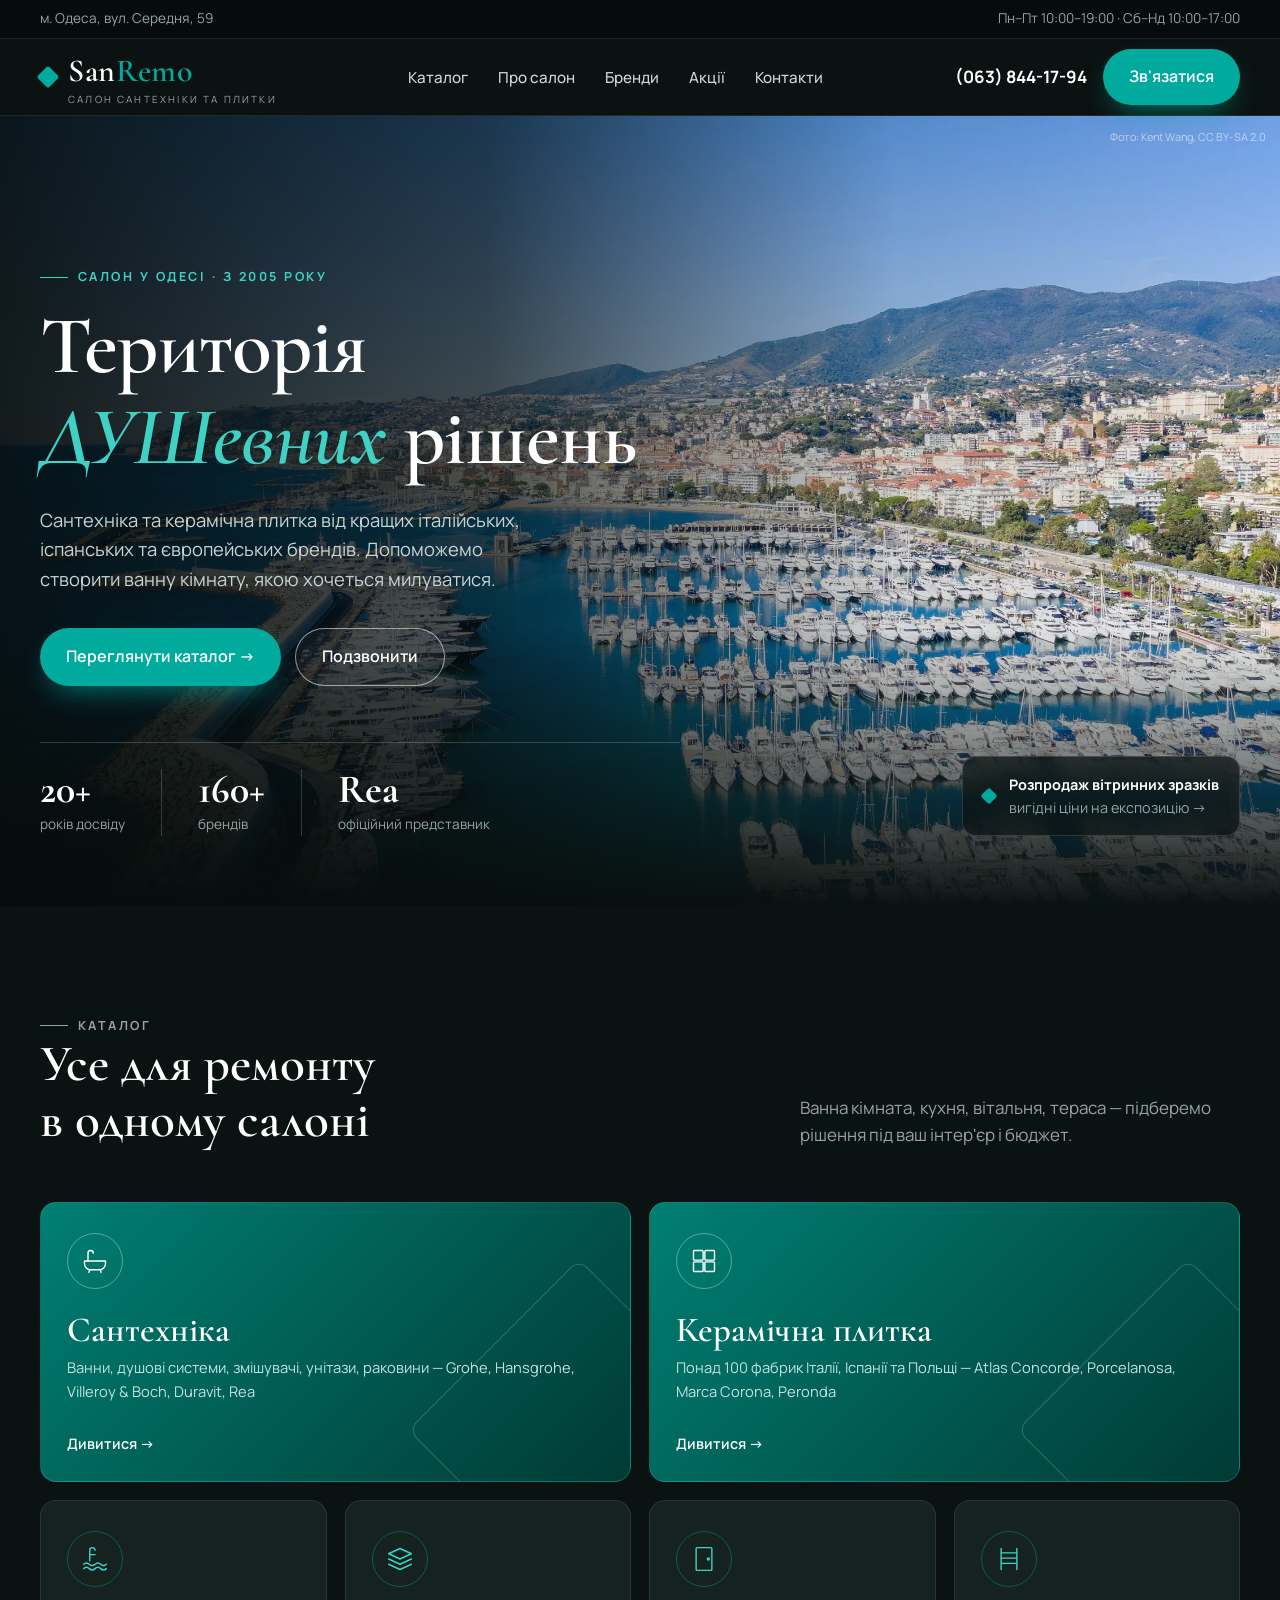
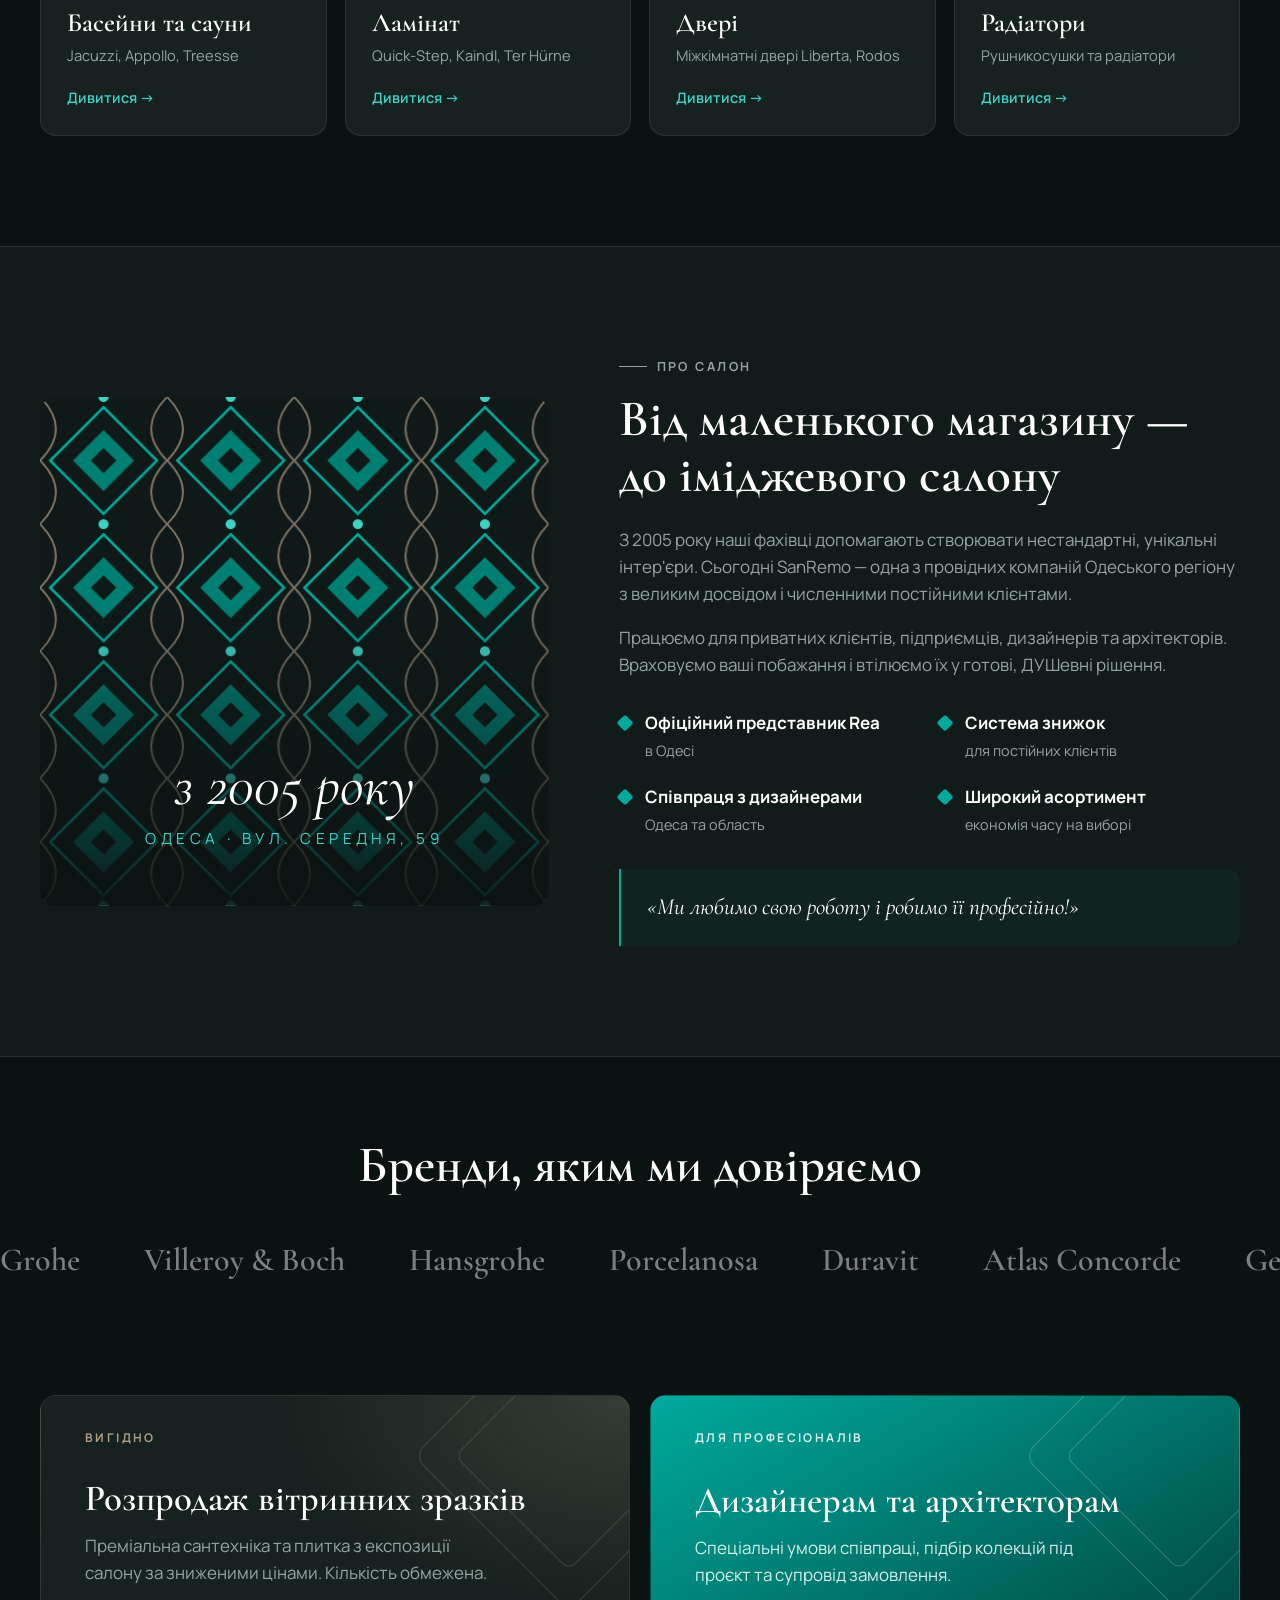
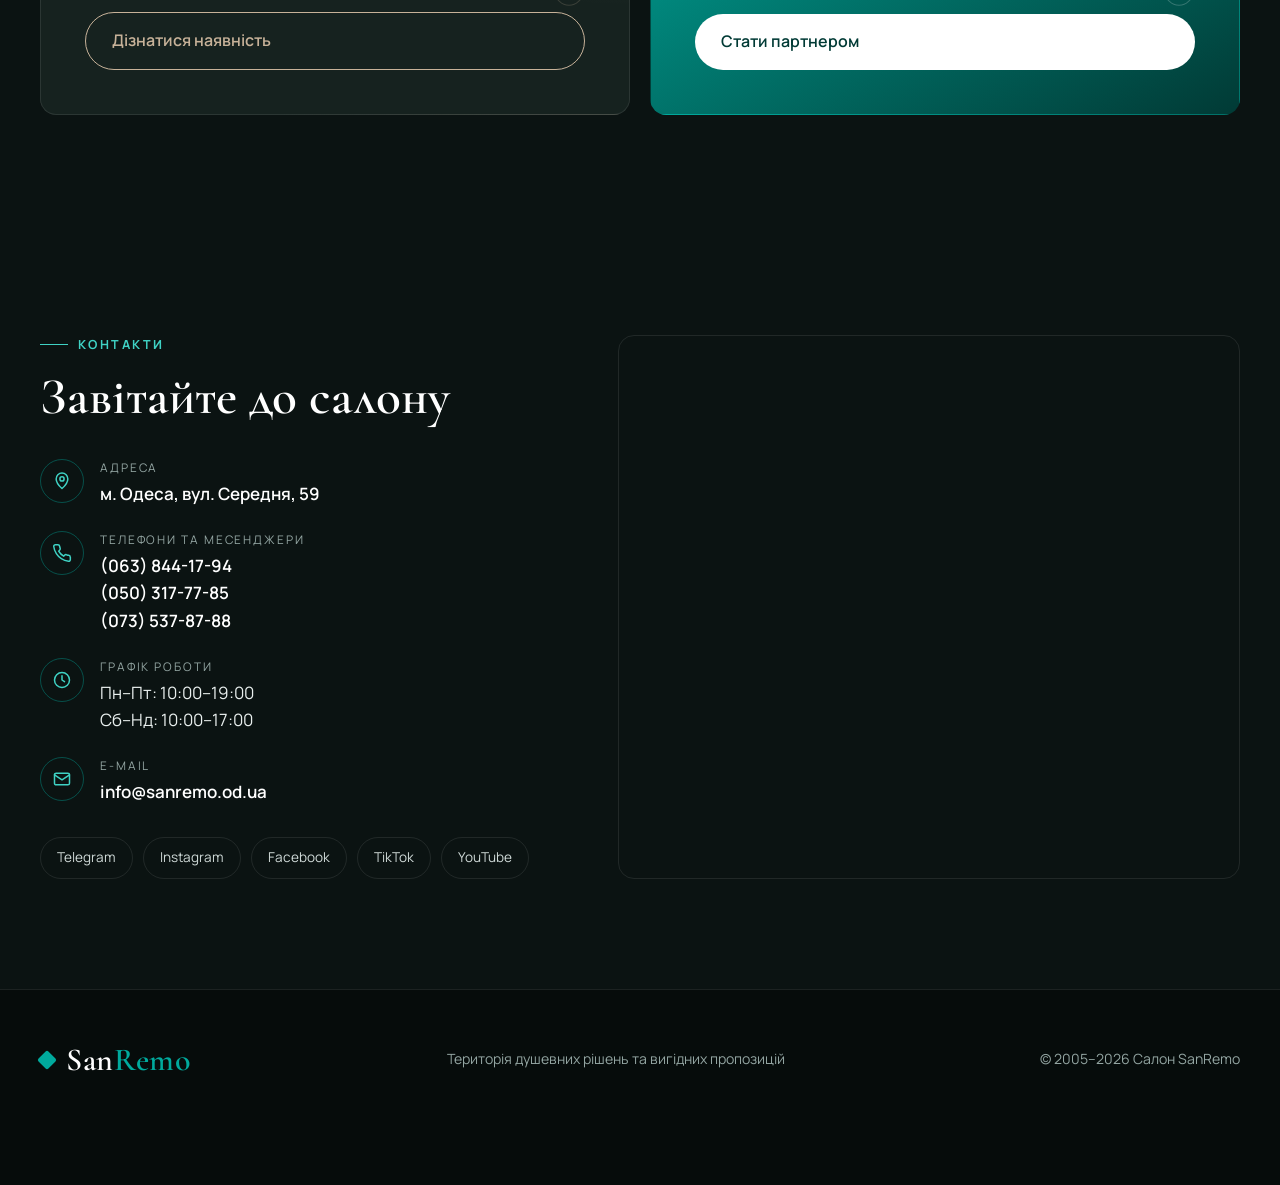
==== index.html @ cc040021 "Оновлення сайту 2026-11-07 10:32" ====
<!DOCTYPE html>
<html lang="uk">
<head>
<meta charset="utf-8">
<meta name="robots" content="noindex,nofollow">
<meta name="viewport" content="width=device-width, initial-scale=1">
<title>SanRemo — салон сантехніки та плитки в Одесі</title>
<meta name="description" content="Салон SanRemo в Одесі: сантехніка, керамічна плитка, ламінат, двері, радіатори від кращих світових брендів. Вул. Середня, 59. З 2005 року.">
<meta name="theme-color" content="#0b1312">
<link rel="preconnect" href="https://fonts.googleapis.com">
<link rel="preconnect" href="https://fonts.gstatic.com" crossorigin>
<link href="https://fonts.googleapis.com/css2?family=Cormorant+Garamond:ital,wght@0,500;0,600;1,500&family=Manrope:wght@400;500;600;700&display=swap" rel="stylesheet">
<link rel="preload" as="image" href="assets/hero-portosole.webp">
<style>
:root{
  --black:#0b1312;      /* основний фон */
  --black-2:#111b1a;    /* друга секція */
  --card:#16221f;       /* картки */
  --line:rgba(255,255,255,.09);
  --teal:#00aa9d;       /* фірмова бірюза зі старого сайту */
  --teal-light:#3fd2c4;
  --teal-deep:#007f73;
  --teal-dark:#013a35;
  --sand:#c7b299;       /* стриманий бежевий акцент зі старого сайту */
  --text:#e9efee;
  --muted:#93a5a2;
  --radius:16px;
  --serif:'Cormorant Garamond',Georgia,serif;
  --sans:'Manrope',system-ui,sans-serif;
}
*{box-sizing:border-box}
html{scroll-behavior:smooth;background:var(--black)}
body{margin:0;font-family:var(--sans);color:var(--text);background:var(--black);font-size:17px;line-height:1.6;-webkit-font-smoothing:antialiased}
img{max-width:100%;display:block}
a{color:inherit}
.container{width:min(1200px,100% - 40px);margin-inline:auto}
h1,h2,h3{font-family:var(--serif);font-weight:600;line-height:1.1;margin:0;color:#fff}
h2{font-size:clamp(2.1rem,4vw,3.2rem)}
.eyebrow{font-size:.78rem;letter-spacing:.2em;text-transform:uppercase;color:var(--teal-light);font-weight:700;margin:0 0 14px;display:flex;align-items:center;gap:10px}
.eyebrow::before{content:"";width:28px;height:1px;background:currentColor}
.btn{display:inline-flex;align-items:center;gap:10px;padding:15px 26px;border-radius:999px;font-weight:600;text-decoration:none;font-size:1rem;transition:transform .2s,background .2s,box-shadow .2s,color .2s;border:0;cursor:pointer}
.btn:hover{transform:translateY(-2px)}
.btn-primary{background:var(--teal);color:#fff;box-shadow:0 12px 30px -12px rgba(0,170,157,.8)}
.btn-primary:hover{background:var(--teal-light);color:var(--black)}
.btn-ghost{border:1.5px solid rgba(255,255,255,.55);color:#fff;background:rgba(255,255,255,.04);backdrop-filter:blur(6px)}
.btn-ghost:hover{background:#fff;color:var(--black)}
.diamond{display:inline-block;width:12px;height:12px;background:var(--teal);transform:rotate(45deg);border-radius:2px;flex:none}

/* Topbar + header */
.topbar{background:#060c0b;color:var(--muted);font-size:.85rem;border-bottom:1px solid var(--line)}
.topbar .container{display:flex;justify-content:space-between;gap:16px;padding:8px 0;flex-wrap:wrap}
header.site{position:sticky;top:0;z-index:50;background:rgba(11,19,18,.82);backdrop-filter:blur(14px);border-bottom:1px solid var(--line)}
header.site .container{display:flex;align-items:center;justify-content:space-between;gap:20px;height:76px}
.logo{display:flex;align-items:center;gap:12px;text-decoration:none}
.logo-word{font-family:var(--serif);font-size:2rem;font-weight:600;color:#fff;letter-spacing:.02em}
.logo-word span{color:var(--teal)}
.logo small{display:block;font-family:var(--sans);font-size:.62rem;letter-spacing:.22em;text-transform:uppercase;color:var(--muted);margin-top:-4px}
nav.main ul{display:flex;gap:30px;list-style:none;margin:0;padding:0}
nav.main a{text-decoration:none;font-weight:500;font-size:.95rem;position:relative;color:#cfd9d7}
nav.main a:hover{color:#fff}
nav.main a::after{content:"";position:absolute;left:0;bottom:-6px;height:2px;width:0;background:var(--teal);transition:width .25s}
nav.main a:hover::after{width:100%}
.header-call{display:flex;align-items:center;gap:16px}
.header-call .phone{font-weight:700;text-decoration:none;color:#fff}
.burger{display:none;background:none;border:0;font-size:1.6rem;color:#fff;cursor:pointer}

/* Hero з фото */
.hero{position:relative;min-height:calc(100vh - 110px);min-height:calc(100svh - 110px);display:flex;align-items:flex-end;padding:120px 0 70px;overflow:hidden;isolation:isolate}
.hero-bg{position:absolute;inset:0;z-index:-2;background:url(assets/hero-portosole.webp) center 55%/cover no-repeat;transform:scale(1.06);animation:drift 24s ease-in-out infinite alternate}
@keyframes drift{to{transform:scale(1.12) translate(-1.5%,-1%)}}
.hero::before{content:"";position:absolute;inset:0;z-index:-1;background:
  linear-gradient(90deg,rgba(6,12,11,.92) 0%,rgba(6,12,11,.7) 38%,rgba(6,12,11,.15) 70%,rgba(6,12,11,.05) 100%),
  linear-gradient(0deg,var(--black) 0%,rgba(11,19,18,0) 35%)}
.hero-inner{max-width:640px}
.hero h1{font-size:clamp(2.9rem,6.4vw,5.6rem);letter-spacing:-.01em}
.hero h1 em{font-style:italic;color:var(--teal-light)}
.hero p.lead{font-size:1.15rem;color:#c8d4d2;max-width:520px;margin:24px 0 34px}
.hero .actions{display:flex;gap:14px;flex-wrap:wrap}
.hero-facts{display:flex;gap:0;margin-top:56px;flex-wrap:wrap;border-top:1px solid rgba(255,255,255,.18);padding-top:26px}
.hero-facts div{padding-right:36px;margin-right:36px;border-right:1px solid rgba(255,255,255,.18)}
.hero-facts div:last-child{border:0;margin:0;padding:0}
.hero-facts b{display:block;font-family:var(--serif);font-size:2.5rem;color:#fff;line-height:1}
.hero-facts span{font-size:.85rem;color:var(--muted)}
.hero-badge{position:absolute;right:max(20px,calc((100% - 1200px)/2));bottom:70px;background:rgba(11,19,18,.72);backdrop-filter:blur(12px);border:1px solid rgba(255,255,255,.14);border-radius:14px;padding:16px 20px;display:flex;gap:14px;align-items:center;font-size:.9rem;max-width:280px;text-decoration:none}
.hero-badge:hover{border-color:var(--teal)}
.hero-badge b{color:#fff}
.hero-badge span{color:var(--muted)}
.photo-credit{position:absolute;right:14px;top:12px;font-size:.68rem;color:rgba(255,255,255,.55);text-decoration:none}
.photo-credit:hover{color:#fff}

/* Секції */
section{padding:110px 0}
.section-head{display:flex;justify-content:space-between;align-items:end;gap:30px;margin-bottom:54px;flex-wrap:wrap}
.section-head p{max-width:440px;color:var(--muted);margin:0}

/* Категорії */
.cats{display:grid;grid-template-columns:repeat(4,1fr);gap:18px}
.cat{position:relative;background:var(--card);border:1px solid var(--line);border-radius:var(--radius);padding:30px 26px 26px;text-decoration:none;transition:transform .25s,border-color .25s,background .25s;overflow:hidden;min-height:220px;display:flex;flex-direction:column}
.cat:hover{transform:translateY(-6px);border-color:rgba(0,170,157,.6);background:#1a2926}
.cat .ico{width:56px;height:56px;border-radius:50%;display:grid;place-items:center;border:1px solid rgba(0,170,157,.4);margin-bottom:22px;transition:background .25s}
.cat:hover .ico{background:var(--teal)}
.cat .ico svg{width:28px;height:28px;stroke:var(--teal-light);fill:none;stroke-width:1.6;stroke-linecap:round;stroke-linejoin:round;transition:stroke .25s}
.cat:hover .ico svg{stroke:#fff}
.cat h3{font-size:1.65rem;margin-bottom:6px}
.cat p{margin:0;color:var(--muted);font-size:.92rem}
.cat .arrow{margin-top:auto;padding-top:18px;color:var(--teal-light);font-weight:600;font-size:.9rem}
.cat.big{grid-column:span 2;min-height:280px;background:linear-gradient(135deg,var(--teal-deep),var(--teal-dark));border-color:rgba(63,210,196,.25)}
.cat.big::after{content:"";position:absolute;right:-70px;bottom:-70px;width:240px;height:240px;border:1px solid rgba(255,255,255,.18);transform:rotate(45deg);border-radius:12px}
.cat.big h3{font-size:2.2rem}
.cat.big p{color:#bfe3df}
.cat.big .ico{border-color:rgba(255,255,255,.35)}
.cat.big .ico svg{stroke:#fff}
.cat.big .arrow{color:#fff}

/* Про салон */
.about{background:var(--black-2);border-block:1px solid var(--line)}
.about .container{display:grid;grid-template-columns:.9fr 1.1fr;gap:70px;align-items:center}
.about-art{position:relative;aspect-ratio:1;border-radius:var(--radius);overflow:hidden}
.about-art svg{width:100%;height:100%;display:block}
.about p{color:var(--muted)}
.perks{display:grid;grid-template-columns:1fr 1fr;gap:20px;margin-top:30px}
.perk{display:flex;gap:14px;align-items:flex-start}
.perk .diamond{margin-top:8px}
.perk b{display:block;color:#fff}
.perk span{font-size:.9rem;color:var(--muted)}
.quote{margin-top:32px;padding:20px 26px;border-left:2px solid var(--teal);background:rgba(0,170,157,.06);border-radius:0 12px 12px 0;font-family:var(--serif);font-size:1.45rem;font-style:italic;color:#fff}

/* Бренди */
.brands{padding:80px 0;overflow:hidden}
.brands h2{text-align:center;margin-bottom:40px}
.marquee{display:flex;gap:64px;width:max-content;animation:scroll 45s linear infinite}
.marquee span{font-family:var(--serif);font-size:2rem;color:#d4dedc;opacity:.55;white-space:nowrap;font-weight:600;transition:opacity .2s,color .2s}
.marquee span:hover{opacity:1;color:var(--teal-light)}
.brands:hover .marquee{animation-play-state:paused}
@keyframes scroll{to{transform:translateX(-50%)}}

/* Пропозиції */
.offers{padding-top:30px}
.offers .grid{display:grid;grid-template-columns:1fr 1fr;gap:20px}
.offer{border-radius:var(--radius);padding:44px;position:relative;overflow:hidden;min-height:320px;display:flex;flex-direction:column;justify-content:flex-end;border:1px solid var(--line)}
.offer h3{font-size:2.3rem;margin-bottom:12px}
.offer p{margin:0 0 26px;max-width:420px}
.offer.sale{background:radial-gradient(500px 300px at 100% 0%,rgba(199,178,153,.18),transparent 70%),var(--card)}
.offer.sale p{color:var(--muted)}
.offer.sale .tag{color:var(--sand)}
.offer.design{background:linear-gradient(150deg,var(--teal),var(--teal-dark));border-color:transparent}
.offer.design p{color:#d4f0ec}
.offer .tag{position:absolute;top:32px;left:44px;font-size:.75rem;letter-spacing:.2em;text-transform:uppercase;font-weight:700;color:#fff;opacity:.85}
.offer .shape{position:absolute;right:-50px;top:-50px;width:220px;height:220px;border:1px solid currentColor;opacity:.2;transform:rotate(45deg);border-radius:14px}
.offer .shape::after{content:"";position:absolute;inset:28px;border:1px solid currentColor;border-radius:10px}
.offer.sale .btn{background:transparent;border:1.5px solid var(--sand);color:var(--sand)}
.offer.sale .btn:hover{background:var(--sand);color:var(--black)}
.offer.design .btn{background:#fff;color:var(--teal-dark)}

/* Контакти */
.contacts .container{display:grid;grid-template-columns:1fr 1.2fr;gap:60px;align-items:stretch}
.c-list{list-style:none;padding:0;margin:34px 0 0;display:grid;gap:24px}
.c-list li{display:flex;gap:16px}
.c-list .lbl{font-size:.74rem;letter-spacing:.16em;text-transform:uppercase;color:var(--muted);display:block;margin-bottom:2px}
.c-list a{text-decoration:none;color:#fff;font-weight:600}
.c-list a:hover{color:var(--teal-light)}
.c-ico{flex:none;width:44px;height:44px;border-radius:50%;border:1px solid rgba(0,170,157,.4);display:grid;place-items:center}
.c-ico svg{width:20px;height:20px;stroke:var(--teal-light);fill:none;stroke-width:1.8;stroke-linecap:round;stroke-linejoin:round}
.socials{display:flex;gap:10px;margin-top:32px;flex-wrap:wrap}
.socials a{padding:9px 16px;border:1px solid var(--line);border-radius:999px;text-decoration:none;font-size:.85rem;color:#cfd9d7;transition:all .2s}
.socials a:hover{border-color:var(--teal);color:#fff;background:rgba(0,170,157,.12)}
.map{border-radius:var(--radius);overflow:hidden;min-height:440px;border:1px solid var(--line)}
.map iframe{width:100%;height:100%;border:0;min-height:440px;filter:grayscale(.6) invert(.92) hue-rotate(180deg) contrast(.9)}

footer{background:#060c0b;color:var(--muted);padding:44px 0 100px;font-size:.88rem;border-top:1px solid var(--line)}
footer .container{display:flex;justify-content:space-between;gap:30px;flex-wrap:wrap;align-items:center}

.callbar{display:none}

.fade-up{animation:fadeUp 1s ease both}
@keyframes fadeUp{from{opacity:0;transform:translateY(24px)}}
.reveal{opacity:0;transform:translateY(24px);transition:opacity .8s ease,transform .8s ease}
.reveal.in{opacity:1;transform:none}
@media (prefers-reduced-motion:reduce){.reveal{opacity:1;transform:none}.marquee,.hero-bg{animation:none}}

@media (max-width:980px){
  nav.main,.header-call .btn{display:none}
  .burger{display:block}
  nav.main.open{display:block;position:absolute;top:76px;left:0;right:0;background:var(--black);border-bottom:1px solid var(--line);padding:20px}
  nav.main.open ul{flex-direction:column;gap:16px}
  .about .container,.contacts .container{grid-template-columns:1fr}
  .cats{grid-template-columns:1fr 1fr}
  .offers .grid{grid-template-columns:1fr}
  .hero-badge{position:relative;right:auto;bottom:auto;margin-top:30px}
  .hero .container{display:flex;flex-direction:column}
}
@media (max-width:600px){
  body{font-size:16px}
  section{padding:76px 0}
  .topbar .hours{display:none}
  .header-call .phone{display:none}
  .hero{padding:90px 0 50px;min-height:auto}
  .hero::before{background:linear-gradient(180deg,rgba(6,12,11,.55) 0%,rgba(6,12,11,.85) 55%,var(--black) 100%)}
  .hero-facts{display:grid;grid-template-columns:repeat(3,1fr);margin-top:40px}
  .hero-facts div{padding:0 10px 0 0;margin:0 10px 0 0}
  .hero-facts b{font-size:1.8rem}
  .hero-facts span{font-size:.75rem;display:block;line-height:1.3;margin-top:4px}
  .cats{grid-template-columns:1fr}
  .cat.big{grid-column:auto}
  .perks{grid-template-columns:1fr}
  .offer{padding:32px}
  .offer .tag{left:32px}
  .callbar{display:grid;grid-template-columns:1fr 1fr 1fr;position:fixed;bottom:0;left:0;right:0;z-index:60;background:rgba(11,19,18,.96);backdrop-filter:blur(10px);border-top:1px solid var(--line)}
  .callbar a{display:flex;flex-direction:column;align-items:center;gap:2px;padding:10px 0 12px;text-decoration:none;font-size:.75rem;font-weight:600;color:#cfd9d7}
  .callbar a:first-child{background:var(--teal);color:#fff}
  .callbar svg{width:22px;height:22px;stroke:currentColor;fill:none;stroke-width:1.8;stroke-linecap:round;stroke-linejoin:round}
}
</style>
</head>
<body>

<div class="topbar">
  <div class="container">
    <span>м. Одеса, вул. Середня, 59</span>
    <span class="hours">Пн–Пт 10:00–19:00 · Сб–Нд 10:00–17:00</span>
  </div>
</div>

<header class="site">
  <div class="container">
    <a href="#" class="logo" aria-label="SanRemo — на головну">
      <span class="diamond" style="width:16px;height:16px"></span>
      <div>
        <div class="logo-word">San<span>Remo</span></div>
        <small>салон сантехніки та плитки</small>
      </div>
    </a>
    <nav class="main" id="nav">
      <ul>
        <li><a href="#catalog">Каталог</a></li>
        <li><a href="#about">Про салон</a></li>
        <li><a href="#brands">Бренди</a></li>
        <li><a href="#offers">Акції</a></li>
        <li><a href="#contacts">Контакти</a></li>
      </ul>
    </nav>
    <div class="header-call">
      <a class="phone" href="tel:+380638441794">(063) 844-17-94</a>
      <a class="btn btn-primary" href="#contacts">Зв'язатися</a>
      <button class="burger" aria-label="Меню" onclick="document.getElementById('nav').classList.toggle('open')">☰</button>
    </div>
  </div>
</header>

<main>
<section class="hero">
  <div class="hero-bg" role="img" aria-label="Санремо, Лігурійська Рив'єра"></div>
  <a class="photo-credit" href="https://commons.wikimedia.org/wiki/File:Sanremo_-_Portosole.jpg" target="_blank" rel="noopener">Фото: Kent Wang, CC BY-SA 2.0</a>
  <div class="container">
    <div class="hero-inner fade-up">
      <p class="eyebrow">Салон у Одесі · з 2005 року</p>
      <h1>Територія <em>ДУШевних</em> рішень</h1>
      <p class="lead">Сантехніка та керамічна плитка від кращих італійських, іспанських та європейських брендів. Допоможемо створити ванну кімнату, якою хочеться милуватися.</p>
      <div class="actions">
        <a class="btn btn-primary" href="#catalog">Переглянути каталог →</a>
        <a class="btn btn-ghost" href="tel:+380638441794">Подзвонити</a>
      </div>
      <div class="hero-facts">
        <div><b>20+</b><span>років досвіду</span></div>
        <div><b>160+</b><span>брендів</span></div>
        <div><b>Rea</b><span>офіційний представник</span></div>
      </div>
    </div>
    <a class="hero-badge fade-up" href="#offers" style="animation-delay:.4s">
      <span class="diamond"></span>
      <div><b>Розпродаж вітринних зразків</b><br><span>вигідні ціни на експозицію →</span></div>
    </a>
  </div>
</section>

<section id="catalog">
  <div class="container">
    <div class="section-head reveal">
      <div>
        <p class="eyebrow">Каталог</p>
        <h2>Усе для ремонту<br>в одному салоні</h2>
      </div>
      <p>Ванна кімната, кухня, вітальня, тераса — підберемо рішення під ваш інтер'єр і бюджет.</p>
    </div>
    <div class="cats">
      <a href="#" class="cat big reveal">
        <div class="ico"><svg viewBox="0 0 32 32"><path d="M4 16h24v3a7 7 0 0 1-7 7H11a7 7 0 0 1-7-7z"/><path d="M8 16V7a3 3 0 0 1 6 0"/><path d="M10 26l-1 3M22 26l1 3"/></svg></div>
        <h3>Сантехніка</h3>
        <p>Ванни, душові системи, змішувачі, унітази, раковини — Grohe, Hansgrohe, Villeroy&nbsp;&amp;&nbsp;Boch, Duravit, Rea</p>
        <span class="arrow">Дивитися →</span>
      </a>
      <a href="#" class="cat big reveal">
        <div class="ico"><svg viewBox="0 0 32 32"><rect x="4" y="4" width="11" height="11" rx="1"/><rect x="17" y="4" width="11" height="11" rx="1"/><rect x="4" y="17" width="11" height="11" rx="1"/><rect x="17" y="17" width="11" height="11" rx="1"/></svg></div>
        <h3>Керамічна плитка</h3>
        <p>Понад 100 фабрик Італії, Іспанії та Польщі — Atlas Concorde, Porcelanosa, Marca Corona, Peronda</p>
        <span class="arrow">Дивитися →</span>
      </a>
      <a href="#" class="cat reveal">
        <div class="ico"><svg viewBox="0 0 32 32"><path d="M3 22q3.25-3 6.5 0t6.5 0 6.5 0 6.5 0"/><path d="M3 27q3.25-3 6.5 0t6.5 0 6.5 0 6.5 0"/><path d="M10 18V6a3 3 0 0 1 6 0M10 11h6"/></svg></div>
        <h3>Басейни та сауни</h3><p>Jacuzzi, Appollo, Treesse</p><span class="arrow">Дивитися →</span>
      </a>
      <a href="#" class="cat reveal">
        <div class="ico"><svg viewBox="0 0 32 32"><path d="M3 10l13-6 13 6-13 6z"/><path d="M3 16l13 6 13-6"/><path d="M3 22l13 6 13-6"/></svg></div>
        <h3>Ламінат</h3><p>Quick-Step, Kaindl, Ter Hürne</p><span class="arrow">Дивитися →</span>
      </a>
      <a href="#" class="cat reveal">
        <div class="ico"><svg viewBox="0 0 32 32"><rect x="7" y="3" width="18" height="26" rx="1"/><circle cx="21" cy="16" r="1.2"/></svg></div>
        <h3>Двері</h3><p>Міжкімнатні двері Liberta, Rodos</p><span class="arrow">Дивитися →</span>
      </a>
      <a href="#" class="cat reveal">
        <div class="ico"><svg viewBox="0 0 32 32"><path d="M7 4v24M25 4v24M7 9h18M7 15h18M7 21h18"/></svg></div>
        <h3>Радіатори</h3><p>Рушникосушки та радіатори</p><span class="arrow">Дивитися →</span>
      </a>
    </div>
  </div>
</section>

<section class="about" id="about">
  <div class="container">
    <div class="about-art reveal">
      <svg viewBox="0 0 400 400" aria-hidden="true">
        <defs>
          <pattern id="tile" width="100" height="100" patternUnits="userSpaceOnUse">
            <rect width="100" height="100" fill="#0e1918"/>
            <path d="M50 8 L92 50 L50 92 L8 50Z" fill="none" stroke="#00aa9d" stroke-width="2"/>
            <path d="M50 26 L74 50 L50 74 L26 50Z" fill="#007f73"/>
            <path d="M50 40 L60 50 L50 60 L40 50Z" fill="#0e1918"/>
            <path d="M0 0 Q25 25 0 50 M100 0 Q75 25 100 50 M0 100 Q25 75 0 50 M100 100 Q75 75 100 50" fill="none" stroke="#c7b299" stroke-width="1.5" opacity=".6"/>
            <circle cx="50" cy="0" r="4" fill="#3fd2c4"/><circle cx="50" cy="100" r="4" fill="#3fd2c4"/>
          </pattern>
          <linearGradient id="fade" x1="0" y1="0" x2="0" y2="1"><stop offset=".4" stop-color="#0b1312" stop-opacity="0"/><stop offset="1" stop-color="#0b1312" stop-opacity=".9"/></linearGradient>
        </defs>
        <rect width="400" height="400" fill="url(#tile)"/>
        <rect width="400" height="400" fill="url(#fade)"/>
        <text x="200" y="320" text-anchor="middle" font-family="Cormorant Garamond, serif" font-size="46" fill="#fff" font-style="italic">з 2005 року</text>
        <text x="200" y="352" text-anchor="middle" font-family="Manrope, sans-serif" font-size="12" letter-spacing="3.5" fill="#3fd2c4">ОДЕСА · ВУЛ. СЕРЕДНЯ, 59</text>
      </svg>
    </div>
    <div class="reveal">
      <p class="eyebrow">Про салон</p>
      <h2>Від маленького магазину — до іміджевого салону</h2>
      <p style="margin-top:22px">З 2005 року наші фахівці допомагають створювати нестандартні, унікальні інтер'єри. Сьогодні SanRemo — одна з провідних компаній Одеського регіону з великим досвідом і численними постійними клієнтами.</p>
      <p>Працюємо для приватних клієнтів, підприємців, дизайнерів та архітекторів. Враховуємо ваші побажання і втілюємо їх у готові, ДУШевні рішення.</p>
      <div class="perks">
        <div class="perk"><span class="diamond"></span><div><b>Офіційний представник Rea</b><span>в Одесі</span></div></div>
        <div class="perk"><span class="diamond"></span><div><b>Система знижок</b><span>для постійних клієнтів</span></div></div>
        <div class="perk"><span class="diamond"></span><div><b>Співпраця з дизайнерами</b><span>Одеса та область</span></div></div>
        <div class="perk"><span class="diamond"></span><div><b>Широкий асортимент</b><span>економія часу на виборі</span></div></div>
      </div>
      <div class="quote">«Ми любимо свою роботу і робимо її професійно!»</div>
    </div>
  </div>
</section>

<div class="brands" id="brands">
  <h2 class="reveal">Бренди, яким ми довіряємо</h2>
  <div class="marquee" aria-label="Бренди">
    <span>Grohe</span><span>Villeroy &amp; Boch</span><span>Hansgrohe</span><span>Porcelanosa</span><span>Duravit</span><span>Atlas Concorde</span><span>Geberit</span><span>Marca Corona</span><span>Rea</span><span>Laufen</span><span>Ravak</span><span>Peronda</span><span>Kaldewei</span><span>Ragno</span><span>Gessi</span><span>Quick-Step</span>
    <span aria-hidden="true">Grohe</span><span aria-hidden="true">Villeroy &amp; Boch</span><span aria-hidden="true">Hansgrohe</span><span aria-hidden="true">Porcelanosa</span><span aria-hidden="true">Duravit</span><span aria-hidden="true">Atlas Concorde</span><span aria-hidden="true">Geberit</span><span aria-hidden="true">Marca Corona</span><span aria-hidden="true">Rea</span><span aria-hidden="true">Laufen</span><span aria-hidden="true">Ravak</span><span aria-hidden="true">Peronda</span><span aria-hidden="true">Kaldewei</span><span aria-hidden="true">Ragno</span><span aria-hidden="true">Gessi</span><span aria-hidden="true">Quick-Step</span>
  </div>
</div>

<section class="offers" id="offers">
  <div class="container">
    <div class="grid">
      <div class="offer sale reveal">
        <span class="tag">Вигідно</span><span class="shape" style="color:var(--sand)"></span>
        <h3>Розпродаж вітринних зразків</h3>
        <p>Преміальна сантехніка та плитка з експозиції салону за зниженими цінами. Кількість обмежена.</p>
        <a class="btn" href="#contacts">Дізнатися наявність</a>
      </div>
      <div class="offer design reveal">
        <span class="tag">Для професіоналів</span><span class="shape" style="color:#fff"></span>
        <h3>Дизайнерам та архітекторам</h3>
        <p>Спеціальні умови співпраці, підбір колекцій під проєкт та супровід замовлення.</p>
        <a class="btn" href="#contacts">Стати партнером</a>
      </div>
    </div>
  </div>
</section>

<section class="contacts" id="contacts">
  <div class="container">
    <div class="reveal">
      <p class="eyebrow">Контакти</p>
      <h2>Завітайте до салону</h2>
      <ul class="c-list">
        <li><span class="c-ico"><svg viewBox="0 0 24 24"><path d="M12 21s-7-6.2-7-11.5A7 7 0 0 1 19 9.5C19 14.8 12 21 12 21z"/><circle cx="12" cy="9.5" r="2.5"/></svg></span>
          <div><span class="lbl">Адреса</span><a href="https://maps.google.com/?q=46.4810,30.6858" target="_blank" rel="noopener">м. Одеса, вул. Середня, 59</a></div></li>
        <li><span class="c-ico"><svg viewBox="0 0 24 24"><path d="M22 16.9v3a2 2 0 0 1-2.2 2 19.8 19.8 0 0 1-8.6-3.1 19.5 19.5 0 0 1-6-6A19.8 19.8 0 0 1 2.1 4.2 2 2 0 0 1 4.1 2h3a2 2 0 0 1 2 1.7c.1.9.4 1.8.7 2.7a2 2 0 0 1-.5 2.1L8 9.8a16 16 0 0 0 6 6l1.3-1.3a2 2 0 0 1 2.1-.4c.9.3 1.8.6 2.7.7a2 2 0 0 1 1.7 2z"/></svg></span>
          <div><span class="lbl">Телефони та месенджери</span>
            <a href="tel:+380638441794">(063) 844-17-94</a><br>
            <a href="tel:+380503177785">(050) 317-77-85</a><br>
            <a href="tel:+380735378788">(073) 537-87-88</a></div></li>
        <li><span class="c-ico"><svg viewBox="0 0 24 24"><circle cx="12" cy="12" r="9"/><path d="M12 7v5l3 2"/></svg></span>
          <div><span class="lbl">Графік роботи</span>Пн–Пт: 10:00–19:00<br>Сб–Нд: 10:00–17:00</div></li>
        <li><span class="c-ico"><svg viewBox="0 0 24 24"><rect x="3" y="5" width="18" height="14" rx="2"/><path d="M3 7l9 6 9-6"/></svg></span>
          <div><span class="lbl">E-mail</span><a href="mailto:info@sanremo.od.ua">info@sanremo.od.ua</a></div></li>
      </ul>
      <div class="socials">
        <a href="https://t.me/SanRemoSalon" target="_blank" rel="noopener">Telegram</a>
        <a href="https://www.instagram.com/sanremosalonodessa/" target="_blank" rel="noopener">Instagram</a>
        <a href="https://www.facebook.com/SanRemoSalon/" target="_blank" rel="noopener">Facebook</a>
        <a href="https://www.tiktok.com/@sanremoodessa" target="_blank" rel="noopener">TikTok</a>
        <a href="https://www.youtube.com/channel/UC9g-m-mnoXyHTaE0ulPIWzg" target="_blank" rel="noopener">YouTube</a>
      </div>
    </div>
    <div class="map reveal">
      <iframe loading="lazy" title="Салон SanRemo на карті" referrerpolicy="no-referrer-when-downgrade"
        src="https://www.google.com/maps/embed?pb=!1m18!1m12!1m3!1d2747.3670692710625!2d30.68579541559191!3d46.4810435791261!2m3!1f0!2f0!3f0!3m2!1i1024!2i768!4f13.1!3m3!1m2!1s0x40c631fe4cbe7067%3A0xa189ee308e5d929a!2z0KHQsNC70L7QvSAi0KHQsNC9INCg0LXQvNC-Ig!5e0!3m2!1suk!2sua!4v1509535444289"></iframe>
    </div>
  </div>
</section>
</main>

<footer>
  <div class="container">
    <div class="logo"><span class="diamond" style="width:14px;height:14px"></span><span class="logo-word">San<span>Remo</span></span></div>
    <span>Територія душевних рішень та вигідних пропозицій</span>
    <span>© 2005–<span id="y">2026</span> Салон SanRemo</span>
  </div>
</footer>

<nav class="callbar" aria-label="Швидкий зв'язок">
  <a href="tel:+380638441794"><svg viewBox="0 0 24 24"><path d="M22 16.9v3a2 2 0 0 1-2.2 2 19.8 19.8 0 0 1-8.6-3.1 19.5 19.5 0 0 1-6-6A19.8 19.8 0 0 1 2.1 4.2 2 2 0 0 1 4.1 2h3a2 2 0 0 1 2 1.7c.1.9.4 1.8.7 2.7a2 2 0 0 1-.5 2.1L8 9.8a16 16 0 0 0 6 6l1.3-1.3a2 2 0 0 1 2.1-.4c.9.3 1.8.6 2.7.7a2 2 0 0 1 1.7 2z"/></svg>Подзвонити</a>
  <a href="https://t.me/SanRemoSalon"><svg viewBox="0 0 24 24"><path d="M21 4L3 11l6 2 2 6 3-4 5 4z"/><path d="M9 13l12-9"/></svg>Telegram</a>
  <a href="https://maps.google.com/?q=46.4810,30.6858"><svg viewBox="0 0 24 24"><path d="M12 21s-7-6.2-7-11.5A7 7 0 0 1 19 9.5C19 14.8 12 21 12 21z"/><circle cx="12" cy="9.5" r="2.5"/></svg>Маршрут</a>
</nav>

<script>
document.getElementById('y').textContent=new Date().getFullYear();
const io=new IntersectionObserver(es=>es.forEach(e=>{if(e.isIntersecting){e.target.classList.add('in');io.unobserve(e.target)}}),{threshold:.12});
document.querySelectorAll('.reveal').forEach(el=>io.observe(el));
document.querySelectorAll('#nav a').forEach(a=>a.addEventListener('click',()=>document.getElementById('nav').classList.remove('open')));
</script>
</body>
</html>
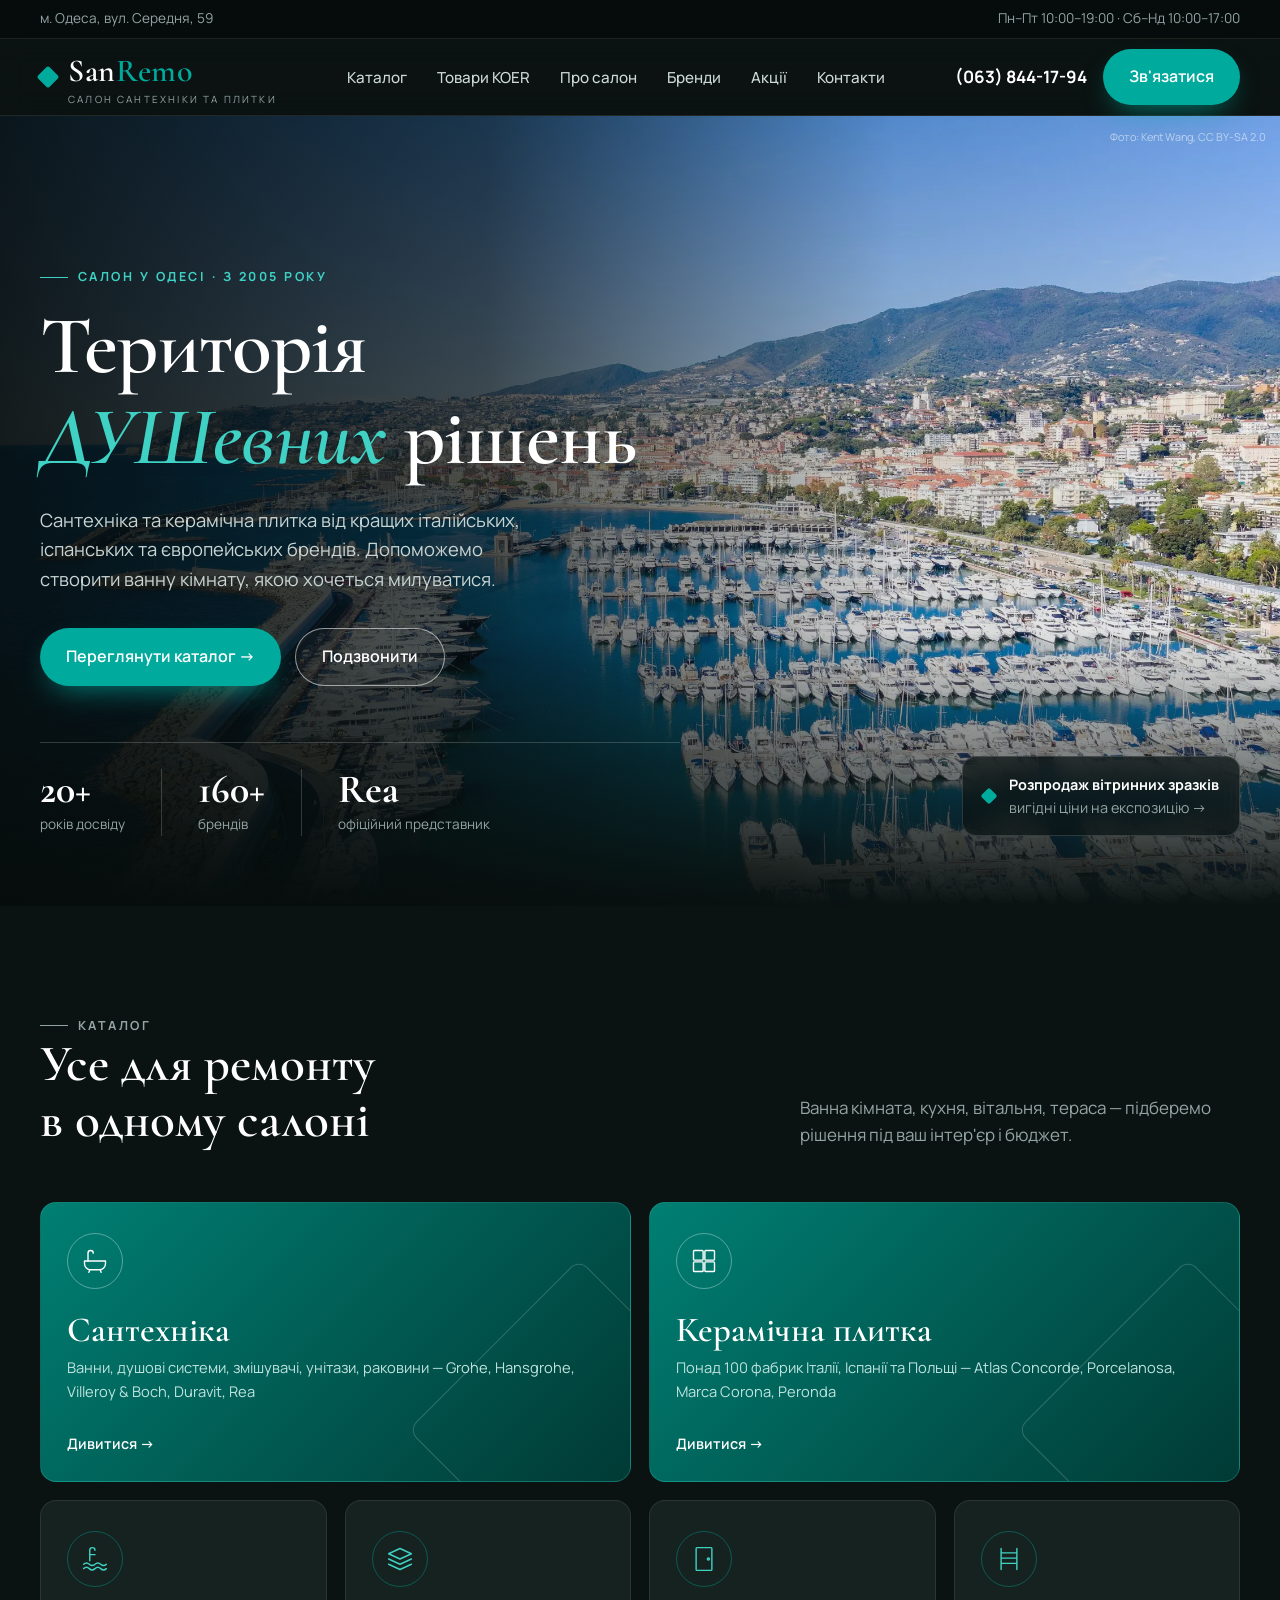
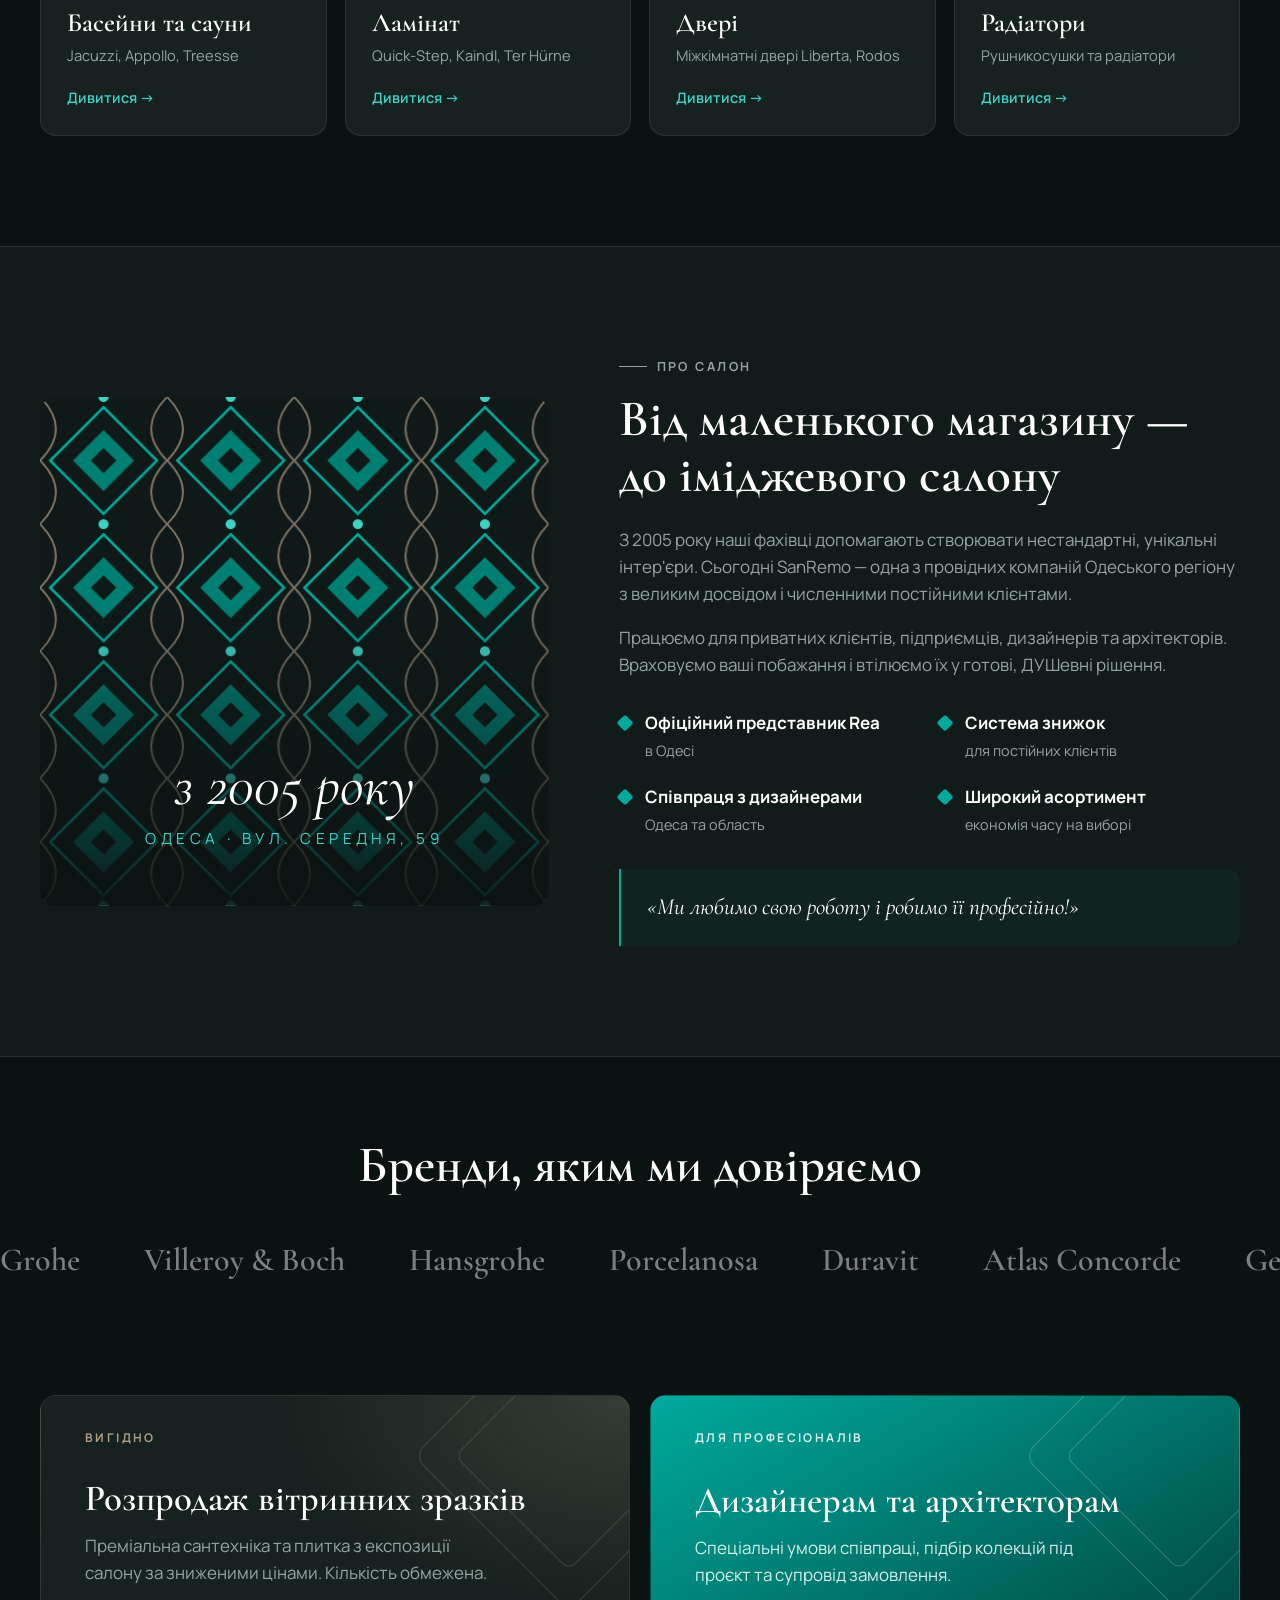
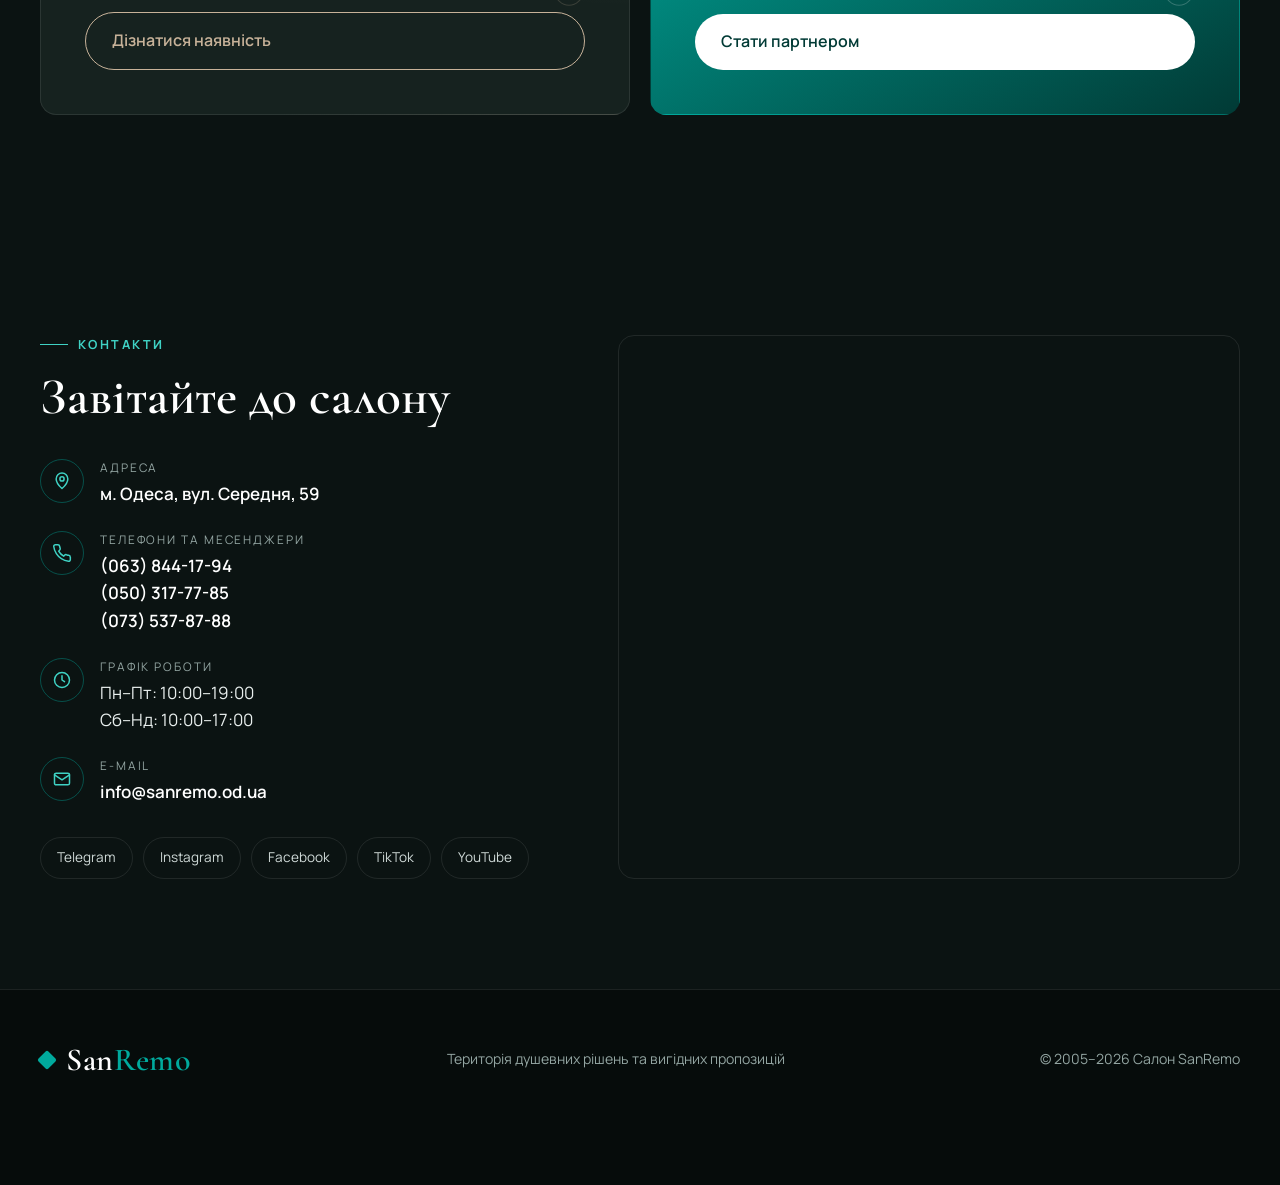
==== commit 5f3520cc: "Оновлення сайту 2026-11-09 21:03" ====
--- a/index.html
+++ b/index.html
@@ -11,206 +11,7 @@
 <link rel="preconnect" href="https://fonts.gstatic.com" crossorigin>
 <link href="https://fonts.googleapis.com/css2?family=Cormorant+Garamond:ital,wght@0,500;0,600;1,500&family=Manrope:wght@400;500;600;700&display=swap" rel="stylesheet">
 <link rel="preload" as="image" href="assets/hero-portosole.webp">
-<style>
-:root{
-  --black:#0b1312;      /* основний фон */
-  --black-2:#111b1a;    /* друга секція */
-  --card:#16221f;       /* картки */
-  --line:rgba(255,255,255,.09);
-  --teal:#00aa9d;       /* фірмова бірюза зі старого сайту */
-  --teal-light:#3fd2c4;
-  --teal-deep:#007f73;
-  --teal-dark:#013a35;
-  --sand:#c7b299;       /* стриманий бежевий акцент зі старого сайту */
-  --text:#e9efee;
-  --muted:#93a5a2;
-  --radius:16px;
-  --serif:'Cormorant Garamond',Georgia,serif;
-  --sans:'Manrope',system-ui,sans-serif;
-}
-*{box-sizing:border-box}
-html{scroll-behavior:smooth;background:var(--black)}
-body{margin:0;font-family:var(--sans);color:var(--text);background:var(--black);font-size:17px;line-height:1.6;-webkit-font-smoothing:antialiased}
-img{max-width:100%;display:block}
-a{color:inherit}
-.container{width:min(1200px,100% - 40px);margin-inline:auto}
-h1,h2,h3{font-family:var(--serif);font-weight:600;line-height:1.1;margin:0;color:#fff}
-h2{font-size:clamp(2.1rem,4vw,3.2rem)}
-.eyebrow{font-size:.78rem;letter-spacing:.2em;text-transform:uppercase;color:var(--teal-light);font-weight:700;margin:0 0 14px;display:flex;align-items:center;gap:10px}
-.eyebrow::before{content:"";width:28px;height:1px;background:currentColor}
-.btn{display:inline-flex;align-items:center;gap:10px;padding:15px 26px;border-radius:999px;font-weight:600;text-decoration:none;font-size:1rem;transition:transform .2s,background .2s,box-shadow .2s,color .2s;border:0;cursor:pointer}
-.btn:hover{transform:translateY(-2px)}
-.btn-primary{background:var(--teal);color:#fff;box-shadow:0 12px 30px -12px rgba(0,170,157,.8)}
-.btn-primary:hover{background:var(--teal-light);color:var(--black)}
-.btn-ghost{border:1.5px solid rgba(255,255,255,.55);color:#fff;background:rgba(255,255,255,.04);backdrop-filter:blur(6px)}
-.btn-ghost:hover{background:#fff;color:var(--black)}
-.diamond{display:inline-block;width:12px;height:12px;background:var(--teal);transform:rotate(45deg);border-radius:2px;flex:none}
-
-/* Topbar + header */
-.topbar{background:#060c0b;color:var(--muted);font-size:.85rem;border-bottom:1px solid var(--line)}
-.topbar .container{display:flex;justify-content:space-between;gap:16px;padding:8px 0;flex-wrap:wrap}
-header.site{position:sticky;top:0;z-index:50;background:rgba(11,19,18,.82);backdrop-filter:blur(14px);border-bottom:1px solid var(--line)}
-header.site .container{display:flex;align-items:center;justify-content:space-between;gap:20px;height:76px}
-.logo{display:flex;align-items:center;gap:12px;text-decoration:none}
-.logo-word{font-family:var(--serif);font-size:2rem;font-weight:600;color:#fff;letter-spacing:.02em}
-.logo-word span{color:var(--teal)}
-.logo small{display:block;font-family:var(--sans);font-size:.62rem;letter-spacing:.22em;text-transform:uppercase;color:var(--muted);margin-top:-4px}
-nav.main ul{display:flex;gap:30px;list-style:none;margin:0;padding:0}
-nav.main a{text-decoration:none;font-weight:500;font-size:.95rem;position:relative;color:#cfd9d7}
-nav.main a:hover{color:#fff}
-nav.main a::after{content:"";position:absolute;left:0;bottom:-6px;height:2px;width:0;background:var(--teal);transition:width .25s}
-nav.main a:hover::after{width:100%}
-.header-call{display:flex;align-items:center;gap:16px}
-.header-call .phone{font-weight:700;text-decoration:none;color:#fff}
-.burger{display:none;background:none;border:0;font-size:1.6rem;color:#fff;cursor:pointer}
-
-/* Hero з фото */
-.hero{position:relative;min-height:calc(100vh - 110px);min-height:calc(100svh - 110px);display:flex;align-items:flex-end;padding:120px 0 70px;overflow:hidden;isolation:isolate}
-.hero-bg{position:absolute;inset:0;z-index:-2;background:url(assets/hero-portosole.webp) center 55%/cover no-repeat;transform:scale(1.06);animation:drift 24s ease-in-out infinite alternate}
-@keyframes drift{to{transform:scale(1.12) translate(-1.5%,-1%)}}
-.hero::before{content:"";position:absolute;inset:0;z-index:-1;background:
-  linear-gradient(90deg,rgba(6,12,11,.92) 0%,rgba(6,12,11,.7) 38%,rgba(6,12,11,.15) 70%,rgba(6,12,11,.05) 100%),
-  linear-gradient(0deg,var(--black) 0%,rgba(11,19,18,0) 35%)}
-.hero-inner{max-width:640px}
-.hero h1{font-size:clamp(2.9rem,6.4vw,5.6rem);letter-spacing:-.01em}
-.hero h1 em{font-style:italic;color:var(--teal-light)}
-.hero p.lead{font-size:1.15rem;color:#c8d4d2;max-width:520px;margin:24px 0 34px}
-.hero .actions{display:flex;gap:14px;flex-wrap:wrap}
-.hero-facts{display:flex;gap:0;margin-top:56px;flex-wrap:wrap;border-top:1px solid rgba(255,255,255,.18);padding-top:26px}
-.hero-facts div{padding-right:36px;margin-right:36px;border-right:1px solid rgba(255,255,255,.18)}
-.hero-facts div:last-child{border:0;margin:0;padding:0}
-.hero-facts b{display:block;font-family:var(--serif);font-size:2.5rem;color:#fff;line-height:1}
-.hero-facts span{font-size:.85rem;color:var(--muted)}
-.hero-badge{position:absolute;right:max(20px,calc((100% - 1200px)/2));bottom:70px;background:rgba(11,19,18,.72);backdrop-filter:blur(12px);border:1px solid rgba(255,255,255,.14);border-radius:14px;padding:16px 20px;display:flex;gap:14px;align-items:center;font-size:.9rem;max-width:280px;text-decoration:none}
-.hero-badge:hover{border-color:var(--teal)}
-.hero-badge b{color:#fff}
-.hero-badge span{color:var(--muted)}
-.photo-credit{position:absolute;right:14px;top:12px;font-size:.68rem;color:rgba(255,255,255,.55);text-decoration:none}
-.photo-credit:hover{color:#fff}
-
-/* Секції */
-section{padding:110px 0}
-.section-head{display:flex;justify-content:space-between;align-items:end;gap:30px;margin-bottom:54px;flex-wrap:wrap}
-.section-head p{max-width:440px;color:var(--muted);margin:0}
-
-/* Категорії */
-.cats{display:grid;grid-template-columns:repeat(4,1fr);gap:18px}
-.cat{position:relative;background:var(--card);border:1px solid var(--line);border-radius:var(--radius);padding:30px 26px 26px;text-decoration:none;transition:transform .25s,border-color .25s,background .25s;overflow:hidden;min-height:220px;display:flex;flex-direction:column}
-.cat:hover{transform:translateY(-6px);border-color:rgba(0,170,157,.6);background:#1a2926}
-.cat .ico{width:56px;height:56px;border-radius:50%;display:grid;place-items:center;border:1px solid rgba(0,170,157,.4);margin-bottom:22px;transition:background .25s}
-.cat:hover .ico{background:var(--teal)}
-.cat .ico svg{width:28px;height:28px;stroke:var(--teal-light);fill:none;stroke-width:1.6;stroke-linecap:round;stroke-linejoin:round;transition:stroke .25s}
-.cat:hover .ico svg{stroke:#fff}
-.cat h3{font-size:1.65rem;margin-bottom:6px}
-.cat p{margin:0;color:var(--muted);font-size:.92rem}
-.cat .arrow{margin-top:auto;padding-top:18px;color:var(--teal-light);font-weight:600;font-size:.9rem}
-.cat.big{grid-column:span 2;min-height:280px;background:linear-gradient(135deg,var(--teal-deep),var(--teal-dark));border-color:rgba(63,210,196,.25)}
-.cat.big::after{content:"";position:absolute;right:-70px;bottom:-70px;width:240px;height:240px;border:1px solid rgba(255,255,255,.18);transform:rotate(45deg);border-radius:12px}
-.cat.big h3{font-size:2.2rem}
-.cat.big p{color:#bfe3df}
-.cat.big .ico{border-color:rgba(255,255,255,.35)}
-.cat.big .ico svg{stroke:#fff}
-.cat.big .arrow{color:#fff}
-
-/* Про салон */
-.about{background:var(--black-2);border-block:1px solid var(--line)}
-.about .container{display:grid;grid-template-columns:.9fr 1.1fr;gap:70px;align-items:center}
-.about-art{position:relative;aspect-ratio:1;border-radius:var(--radius);overflow:hidden}
-.about-art svg{width:100%;height:100%;display:block}
-.about p{color:var(--muted)}
-.perks{display:grid;grid-template-columns:1fr 1fr;gap:20px;margin-top:30px}
-.perk{display:flex;gap:14px;align-items:flex-start}
-.perk .diamond{margin-top:8px}
-.perk b{display:block;color:#fff}
-.perk span{font-size:.9rem;color:var(--muted)}
-.quote{margin-top:32px;padding:20px 26px;border-left:2px solid var(--teal);background:rgba(0,170,157,.06);border-radius:0 12px 12px 0;font-family:var(--serif);font-size:1.45rem;font-style:italic;color:#fff}
-
-/* Бренди */
-.brands{padding:80px 0;overflow:hidden}
-.brands h2{text-align:center;margin-bottom:40px}
-.marquee{display:flex;gap:64px;width:max-content;animation:scroll 45s linear infinite}
-.marquee span{font-family:var(--serif);font-size:2rem;color:#d4dedc;opacity:.55;white-space:nowrap;font-weight:600;transition:opacity .2s,color .2s}
-.marquee span:hover{opacity:1;color:var(--teal-light)}
-.brands:hover .marquee{animation-play-state:paused}
-@keyframes scroll{to{transform:translateX(-50%)}}
-
-/* Пропозиції */
-.offers{padding-top:30px}
-.offers .grid{display:grid;grid-template-columns:1fr 1fr;gap:20px}
-.offer{border-radius:var(--radius);padding:44px;position:relative;overflow:hidden;min-height:320px;display:flex;flex-direction:column;justify-content:flex-end;border:1px solid var(--line)}
-.offer h3{font-size:2.3rem;margin-bottom:12px}
-.offer p{margin:0 0 26px;max-width:420px}
-.offer.sale{background:radial-gradient(500px 300px at 100% 0%,rgba(199,178,153,.18),transparent 70%),var(--card)}
-.offer.sale p{color:var(--muted)}
-.offer.sale .tag{color:var(--sand)}
-.offer.design{background:linear-gradient(150deg,var(--teal),var(--teal-dark));border-color:transparent}
-.offer.design p{color:#d4f0ec}
-.offer .tag{position:absolute;top:32px;left:44px;font-size:.75rem;letter-spacing:.2em;text-transform:uppercase;font-weight:700;color:#fff;opacity:.85}
-.offer .shape{position:absolute;right:-50px;top:-50px;width:220px;height:220px;border:1px solid currentColor;opacity:.2;transform:rotate(45deg);border-radius:14px}
-.offer .shape::after{content:"";position:absolute;inset:28px;border:1px solid currentColor;border-radius:10px}
-.offer.sale .btn{background:transparent;border:1.5px solid var(--sand);color:var(--sand)}
-.offer.sale .btn:hover{background:var(--sand);color:var(--black)}
-.offer.design .btn{background:#fff;color:var(--teal-dark)}
-
-/* Контакти */
-.contacts .container{display:grid;grid-template-columns:1fr 1.2fr;gap:60px;align-items:stretch}
-.c-list{list-style:none;padding:0;margin:34px 0 0;display:grid;gap:24px}
-.c-list li{display:flex;gap:16px}
-.c-list .lbl{font-size:.74rem;letter-spacing:.16em;text-transform:uppercase;color:var(--muted);display:block;margin-bottom:2px}
-.c-list a{text-decoration:none;color:#fff;font-weight:600}
-.c-list a:hover{color:var(--teal-light)}
-.c-ico{flex:none;width:44px;height:44px;border-radius:50%;border:1px solid rgba(0,170,157,.4);display:grid;place-items:center}
-.c-ico svg{width:20px;height:20px;stroke:var(--teal-light);fill:none;stroke-width:1.8;stroke-linecap:round;stroke-linejoin:round}
-.socials{display:flex;gap:10px;margin-top:32px;flex-wrap:wrap}
-.socials a{padding:9px 16px;border:1px solid var(--line);border-radius:999px;text-decoration:none;font-size:.85rem;color:#cfd9d7;transition:all .2s}
-.socials a:hover{border-color:var(--teal);color:#fff;background:rgba(0,170,157,.12)}
-.map{border-radius:var(--radius);overflow:hidden;min-height:440px;border:1px solid var(--line)}
-.map iframe{width:100%;height:100%;border:0;min-height:440px;filter:grayscale(.6) invert(.92) hue-rotate(180deg) contrast(.9)}
-
-footer{background:#060c0b;color:var(--muted);padding:44px 0 100px;font-size:.88rem;border-top:1px solid var(--line)}
-footer .container{display:flex;justify-content:space-between;gap:30px;flex-wrap:wrap;align-items:center}
-
-.callbar{display:none}
-
-.fade-up{animation:fadeUp 1s ease both}
-@keyframes fadeUp{from{opacity:0;transform:translateY(24px)}}
-.reveal{opacity:0;transform:translateY(24px);transition:opacity .8s ease,transform .8s ease}
-.reveal.in{opacity:1;transform:none}
-@media (prefers-reduced-motion:reduce){.reveal{opacity:1;transform:none}.marquee,.hero-bg{animation:none}}
-
-@media (max-width:980px){
-  nav.main,.header-call .btn{display:none}
-  .burger{display:block}
-  nav.main.open{display:block;position:absolute;top:76px;left:0;right:0;background:var(--black);border-bottom:1px solid var(--line);padding:20px}
-  nav.main.open ul{flex-direction:column;gap:16px}
-  .about .container,.contacts .container{grid-template-columns:1fr}
-  .cats{grid-template-columns:1fr 1fr}
-  .offers .grid{grid-template-columns:1fr}
-  .hero-badge{position:relative;right:auto;bottom:auto;margin-top:30px}
-  .hero .container{display:flex;flex-direction:column}
-}
-@media (max-width:600px){
-  body{font-size:16px}
-  section{padding:76px 0}
-  .topbar .hours{display:none}
-  .header-call .phone{display:none}
-  .hero{padding:90px 0 50px;min-height:auto}
-  .hero::before{background:linear-gradient(180deg,rgba(6,12,11,.55) 0%,rgba(6,12,11,.85) 55%,var(--black) 100%)}
-  .hero-facts{display:grid;grid-template-columns:repeat(3,1fr);margin-top:40px}
-  .hero-facts div{padding:0 10px 0 0;margin:0 10px 0 0}
-  .hero-facts b{font-size:1.8rem}
-  .hero-facts span{font-size:.75rem;display:block;line-height:1.3;margin-top:4px}
-  .cats{grid-template-columns:1fr}
-  .cat.big{grid-column:auto}
-  .perks{grid-template-columns:1fr}
-  .offer{padding:32px}
-  .offer .tag{left:32px}
-  .callbar{display:grid;grid-template-columns:1fr 1fr 1fr;position:fixed;bottom:0;left:0;right:0;z-index:60;background:rgba(11,19,18,.96);backdrop-filter:blur(10px);border-top:1px solid var(--line)}
-  .callbar a{display:flex;flex-direction:column;align-items:center;gap:2px;padding:10px 0 12px;text-decoration:none;font-size:.75rem;font-weight:600;color:#cfd9d7}
-  .callbar a:first-child{background:var(--teal);color:#fff}
-  .callbar svg{width:22px;height:22px;stroke:currentColor;fill:none;stroke-width:1.8;stroke-linecap:round;stroke-linejoin:round}
-}
-</style>
+<link rel="stylesheet" href="assets/site.css?v=2">
 </head>
 <body>
 
@@ -233,6 +34,7 @@
     <nav class="main" id="nav">
       <ul>
         <li><a href="#catalog">Каталог</a></li>
+        <li><a href="catalog.html">Товари KOER</a></li>
         <li><a href="#about">Про салон</a></li>
         <li><a href="#brands">Бренди</a></li>
         <li><a href="#offers">Акції</a></li>
@@ -283,7 +85,7 @@
       <p>Ванна кімната, кухня, вітальня, тераса — підберемо рішення під ваш інтер'єр і бюджет.</p>
     </div>
     <div class="cats">
-      <a href="#" class="cat big reveal">
+      <a href="catalog.html" class="cat big reveal">
         <div class="ico"><svg viewBox="0 0 32 32"><path d="M4 16h24v3a7 7 0 0 1-7 7H11a7 7 0 0 1-7-7z"/><path d="M8 16V7a3 3 0 0 1 6 0"/><path d="M10 26l-1 3M22 26l1 3"/></svg></div>
         <h3>Сантехніка</h3>
         <p>Ванни, душові системи, змішувачі, унітази, раковини — Grohe, Hansgrohe, Villeroy&nbsp;&amp;&nbsp;Boch, Duravit, Rea</p>
--- a/assets/site.css
+++ b/assets/site.css
@@ -0,0 +1,200 @@
+:root{
+  --black:#0b1312;      /* основний фон */
+  --black-2:#111b1a;    /* друга секція */
+  --card:#16221f;       /* картки */
+  --line:rgba(255,255,255,.09);
+  --teal:#00aa9d;       /* фірмова бірюза зі старого сайту */
+  --teal-light:#3fd2c4;
+  --teal-deep:#007f73;
+  --teal-dark:#013a35;
+  --sand:#c7b299;       /* стриманий бежевий акцент зі старого сайту */
+  --text:#e9efee;
+  --muted:#93a5a2;
+  --radius:16px;
+  --serif:'Cormorant Garamond',Georgia,serif;
+  --sans:'Manrope',system-ui,sans-serif;
+}
+*{box-sizing:border-box}
+html{scroll-behavior:smooth;background:var(--black)}
+body{margin:0;font-family:var(--sans);color:var(--text);background:var(--black);font-size:17px;line-height:1.6;-webkit-font-smoothing:antialiased}
+img{max-width:100%;display:block}
+a{color:inherit}
+.container{width:min(1200px,100% - 40px);margin-inline:auto}
+h1,h2,h3{font-family:var(--serif);font-weight:600;line-height:1.1;margin:0;color:#fff}
+h2{font-size:clamp(2.1rem,4vw,3.2rem)}
+.eyebrow{font-size:.78rem;letter-spacing:.2em;text-transform:uppercase;color:var(--teal-light);font-weight:700;margin:0 0 14px;display:flex;align-items:center;gap:10px}
+.eyebrow::before{content:"";width:28px;height:1px;background:currentColor}
+.btn{display:inline-flex;align-items:center;gap:10px;padding:15px 26px;border-radius:999px;font-weight:600;text-decoration:none;font-size:1rem;transition:transform .2s,background .2s,box-shadow .2s,color .2s;border:0;cursor:pointer}
+.btn:hover{transform:translateY(-2px)}
+.btn-primary{background:var(--teal);color:#fff;box-shadow:0 12px 30px -12px rgba(0,170,157,.8)}
+.btn-primary:hover{background:var(--teal-light);color:var(--black)}
+.btn-ghost{border:1.5px solid rgba(255,255,255,.55);color:#fff;background:rgba(255,255,255,.04);backdrop-filter:blur(6px)}
+.btn-ghost:hover{background:#fff;color:var(--black)}
+.diamond{display:inline-block;width:12px;height:12px;background:var(--teal);transform:rotate(45deg);border-radius:2px;flex:none}
+
+/* Topbar + header */
+.topbar{background:#060c0b;color:var(--muted);font-size:.85rem;border-bottom:1px solid var(--line)}
+.topbar .container{display:flex;justify-content:space-between;gap:16px;padding:8px 0;flex-wrap:wrap}
+header.site{position:sticky;top:0;z-index:50;background:rgba(11,19,18,.82);backdrop-filter:blur(14px);border-bottom:1px solid var(--line)}
+header.site .container{display:flex;align-items:center;justify-content:space-between;gap:20px;height:76px}
+.logo{display:flex;align-items:center;gap:12px;text-decoration:none}
+.logo-word{font-family:var(--serif);font-size:2rem;font-weight:600;color:#fff;letter-spacing:.02em}
+.logo-word span{color:var(--teal)}
+.logo small{display:block;font-family:var(--sans);font-size:.62rem;letter-spacing:.22em;text-transform:uppercase;color:var(--muted);margin-top:-4px}
+nav.main ul{display:flex;gap:30px;list-style:none;margin:0;padding:0}
+nav.main a{text-decoration:none;font-weight:500;font-size:.95rem;position:relative;color:#cfd9d7}
+nav.main a:hover{color:#fff}
+nav.main a::after{content:"";position:absolute;left:0;bottom:-6px;height:2px;width:0;background:var(--teal);transition:width .25s}
+nav.main a:hover::after{width:100%}
+.header-call{display:flex;align-items:center;gap:16px}
+.header-call .phone{font-weight:700;text-decoration:none;color:#fff}
+.burger{display:none;background:none;border:0;font-size:1.6rem;color:#fff;cursor:pointer}
+
+/* Hero з фото */
+.hero{position:relative;min-height:calc(100vh - 110px);min-height:calc(100svh - 110px);display:flex;align-items:flex-end;padding:120px 0 70px;overflow:hidden;isolation:isolate}
+.hero-bg{position:absolute;inset:0;z-index:-2;background:url(hero-portosole.webp) center 55%/cover no-repeat;transform:scale(1.06);animation:drift 24s ease-in-out infinite alternate}
+@keyframes drift{to{transform:scale(1.12) translate(-1.5%,-1%)}}
+.hero::before{content:"";position:absolute;inset:0;z-index:-1;background:
+  linear-gradient(90deg,rgba(6,12,11,.92) 0%,rgba(6,12,11,.7) 38%,rgba(6,12,11,.15) 70%,rgba(6,12,11,.05) 100%),
+  linear-gradient(0deg,var(--black) 0%,rgba(11,19,18,0) 35%)}
+.hero-inner{max-width:640px}
+.hero h1{font-size:clamp(2.9rem,6.4vw,5.6rem);letter-spacing:-.01em}
+.hero h1 em{font-style:italic;color:var(--teal-light)}
+.hero p.lead{font-size:1.15rem;color:#c8d4d2;max-width:520px;margin:24px 0 34px}
+.hero .actions{display:flex;gap:14px;flex-wrap:wrap}
+.hero-facts{display:flex;gap:0;margin-top:56px;flex-wrap:wrap;border-top:1px solid rgba(255,255,255,.18);padding-top:26px}
+.hero-facts div{padding-right:36px;margin-right:36px;border-right:1px solid rgba(255,255,255,.18)}
+.hero-facts div:last-child{border:0;margin:0;padding:0}
+.hero-facts b{display:block;font-family:var(--serif);font-size:2.5rem;color:#fff;line-height:1}
+.hero-facts span{font-size:.85rem;color:var(--muted)}
+.hero-badge{position:absolute;right:max(20px,calc((100% - 1200px)/2));bottom:70px;background:rgba(11,19,18,.72);backdrop-filter:blur(12px);border:1px solid rgba(255,255,255,.14);border-radius:14px;padding:16px 20px;display:flex;gap:14px;align-items:center;font-size:.9rem;max-width:280px;text-decoration:none}
+.hero-badge:hover{border-color:var(--teal)}
+.hero-badge b{color:#fff}
+.hero-badge span{color:var(--muted)}
+.photo-credit{position:absolute;right:14px;top:12px;font-size:.68rem;color:rgba(255,255,255,.55);text-decoration:none}
+.photo-credit:hover{color:#fff}
+
+/* Секції */
+section{padding:110px 0}
+.section-head{display:flex;justify-content:space-between;align-items:end;gap:30px;margin-bottom:54px;flex-wrap:wrap}
+.section-head p{max-width:440px;color:var(--muted);margin:0}
+
+/* Категорії */
+.cats{display:grid;grid-template-columns:repeat(4,1fr);gap:18px}
+.cat{position:relative;background:var(--card);border:1px solid var(--line);border-radius:var(--radius);padding:30px 26px 26px;text-decoration:none;transition:transform .25s,border-color .25s,background .25s;overflow:hidden;min-height:220px;display:flex;flex-direction:column}
+.cat:hover{transform:translateY(-6px);border-color:rgba(0,170,157,.6);background:#1a2926}
+.cat .ico{width:56px;height:56px;border-radius:50%;display:grid;place-items:center;border:1px solid rgba(0,170,157,.4);margin-bottom:22px;transition:background .25s}
+.cat:hover .ico{background:var(--teal)}
+.cat .ico svg{width:28px;height:28px;stroke:var(--teal-light);fill:none;stroke-width:1.6;stroke-linecap:round;stroke-linejoin:round;transition:stroke .25s}
+.cat:hover .ico svg{stroke:#fff}
+.cat h3{font-size:1.65rem;margin-bottom:6px}
+.cat p{margin:0;color:var(--muted);font-size:.92rem}
+.cat .arrow{margin-top:auto;padding-top:18px;color:var(--teal-light);font-weight:600;font-size:.9rem}
+.cat.big{grid-column:span 2;min-height:280px;background:linear-gradient(135deg,var(--teal-deep),var(--teal-dark));border-color:rgba(63,210,196,.25)}
+.cat.big::after{content:"";position:absolute;right:-70px;bottom:-70px;width:240px;height:240px;border:1px solid rgba(255,255,255,.18);transform:rotate(45deg);border-radius:12px}
+.cat.big h3{font-size:2.2rem}
+.cat.big p{color:#bfe3df}
+.cat.big .ico{border-color:rgba(255,255,255,.35)}
+.cat.big .ico svg{stroke:#fff}
+.cat.big .arrow{color:#fff}
+
+/* Про салон */
+.about{background:var(--black-2);border-block:1px solid var(--line)}
+.about .container{display:grid;grid-template-columns:.9fr 1.1fr;gap:70px;align-items:center}
+.about-art{position:relative;aspect-ratio:1;border-radius:var(--radius);overflow:hidden}
+.about-art svg{width:100%;height:100%;display:block}
+.about p{color:var(--muted)}
+.perks{display:grid;grid-template-columns:1fr 1fr;gap:20px;margin-top:30px}
+.perk{display:flex;gap:14px;align-items:flex-start}
+.perk .diamond{margin-top:8px}
+.perk b{display:block;color:#fff}
+.perk span{font-size:.9rem;color:var(--muted)}
+.quote{margin-top:32px;padding:20px 26px;border-left:2px solid var(--teal);background:rgba(0,170,157,.06);border-radius:0 12px 12px 0;font-family:var(--serif);font-size:1.45rem;font-style:italic;color:#fff}
+
+/* Бренди */
+.brands{padding:80px 0;overflow:hidden}
+.brands h2{text-align:center;margin-bottom:40px}
+.marquee{display:flex;gap:64px;width:max-content;animation:scroll 45s linear infinite}
+.marquee span{font-family:var(--serif);font-size:2rem;color:#d4dedc;opacity:.55;white-space:nowrap;font-weight:600;transition:opacity .2s,color .2s}
+.marquee span:hover{opacity:1;color:var(--teal-light)}
+.brands:hover .marquee{animation-play-state:paused}
+@keyframes scroll{to{transform:translateX(-50%)}}
+
+/* Пропозиції */
+.offers{padding-top:30px}
+.offers .grid{display:grid;grid-template-columns:1fr 1fr;gap:20px}
+.offer{border-radius:var(--radius);padding:44px;position:relative;overflow:hidden;min-height:320px;display:flex;flex-direction:column;justify-content:flex-end;border:1px solid var(--line)}
+.offer h3{font-size:2.3rem;margin-bottom:12px}
+.offer p{margin:0 0 26px;max-width:420px}
+.offer.sale{background:radial-gradient(500px 300px at 100% 0%,rgba(199,178,153,.18),transparent 70%),var(--card)}
+.offer.sale p{color:var(--muted)}
+.offer.sale .tag{color:var(--sand)}
+.offer.design{background:linear-gradient(150deg,var(--teal),var(--teal-dark));border-color:transparent}
+.offer.design p{color:#d4f0ec}
+.offer .tag{position:absolute;top:32px;left:44px;font-size:.75rem;letter-spacing:.2em;text-transform:uppercase;font-weight:700;color:#fff;opacity:.85}
+.offer .shape{position:absolute;right:-50px;top:-50px;width:220px;height:220px;border:1px solid currentColor;opacity:.2;transform:rotate(45deg);border-radius:14px}
+.offer .shape::after{content:"";position:absolute;inset:28px;border:1px solid currentColor;border-radius:10px}
+.offer.sale .btn{background:transparent;border:1.5px solid var(--sand);color:var(--sand)}
+.offer.sale .btn:hover{background:var(--sand);color:var(--black)}
+.offer.design .btn{background:#fff;color:var(--teal-dark)}
+
+/* Контакти */
+.contacts .container{display:grid;grid-template-columns:1fr 1.2fr;gap:60px;align-items:stretch}
+.c-list{list-style:none;padding:0;margin:34px 0 0;display:grid;gap:24px}
+.c-list li{display:flex;gap:16px}
+.c-list .lbl{font-size:.74rem;letter-spacing:.16em;text-transform:uppercase;color:var(--muted);display:block;margin-bottom:2px}
+.c-list a{text-decoration:none;color:#fff;font-weight:600}
+.c-list a:hover{color:var(--teal-light)}
+.c-ico{flex:none;width:44px;height:44px;border-radius:50%;border:1px solid rgba(0,170,157,.4);display:grid;place-items:center}
+.c-ico svg{width:20px;height:20px;stroke:var(--teal-light);fill:none;stroke-width:1.8;stroke-linecap:round;stroke-linejoin:round}
+.socials{display:flex;gap:10px;margin-top:32px;flex-wrap:wrap}
+.socials a{padding:9px 16px;border:1px solid var(--line);border-radius:999px;text-decoration:none;font-size:.85rem;color:#cfd9d7;transition:all .2s}
+.socials a:hover{border-color:var(--teal);color:#fff;background:rgba(0,170,157,.12)}
+.map{border-radius:var(--radius);overflow:hidden;min-height:440px;border:1px solid var(--line)}
+.map iframe{width:100%;height:100%;border:0;min-height:440px;filter:grayscale(.6) invert(.92) hue-rotate(180deg) contrast(.9)}
+
+footer{background:#060c0b;color:var(--muted);padding:44px 0 100px;font-size:.88rem;border-top:1px solid var(--line)}
+footer .container{display:flex;justify-content:space-between;gap:30px;flex-wrap:wrap;align-items:center}
+
+.callbar{display:none}
+
+.fade-up{animation:fadeUp 1s ease both}
+@keyframes fadeUp{from{opacity:0;transform:translateY(24px)}}
+.reveal{opacity:0;transform:translateY(24px);transition:opacity .8s ease,transform .8s ease}
+.reveal.in{opacity:1;transform:none}
+@media (prefers-reduced-motion:reduce){.reveal{opacity:1;transform:none}.marquee,.hero-bg{animation:none}}
+
+@media (max-width:980px){
+  nav.main,.header-call .btn{display:none}
+  .burger{display:block}
+  nav.main.open{display:block;position:absolute;top:76px;left:0;right:0;background:var(--black);border-bottom:1px solid var(--line);padding:20px}
+  nav.main.open ul{flex-direction:column;gap:16px}
+  .about .container,.contacts .container{grid-template-columns:1fr}
+  .cats{grid-template-columns:1fr 1fr}
+  .offers .grid{grid-template-columns:1fr}
+  .hero-badge{position:relative;right:auto;bottom:auto;margin-top:30px}
+  .hero .container{display:flex;flex-direction:column}
+}
+@media (max-width:600px){
+  body{font-size:16px}
+  section{padding:76px 0}
+  .topbar .hours{display:none}
+  .header-call .phone{display:none}
+  .hero{padding:90px 0 50px;min-height:auto}
+  .hero::before{background:linear-gradient(180deg,rgba(6,12,11,.55) 0%,rgba(6,12,11,.85) 55%,var(--black) 100%)}
+  .hero-facts{display:grid;grid-template-columns:repeat(3,1fr);margin-top:40px}
+  .hero-facts div{padding:0 10px 0 0;margin:0 10px 0 0}
+  .hero-facts b{font-size:1.8rem}
+  .hero-facts span{font-size:.75rem;display:block;line-height:1.3;margin-top:4px}
+  .cats{grid-template-columns:1fr}
+  .cat.big{grid-column:auto}
+  .perks{grid-template-columns:1fr}
+  .offer{padding:32px}
+  .offer .tag{left:32px}
+  .callbar{display:grid;grid-template-columns:1fr 1fr 1fr;position:fixed;bottom:0;left:0;right:0;z-index:60;background:rgba(11,19,18,.96);backdrop-filter:blur(10px);border-top:1px solid var(--line)}
+  .callbar a{display:flex;flex-direction:column;align-items:center;gap:2px;padding:10px 0 12px;text-decoration:none;font-size:.75rem;font-weight:600;color:#cfd9d7}
+  .callbar a:first-child{background:var(--teal);color:#fff}
+  .callbar svg{width:22px;height:22px;stroke:currentColor;fill:none;stroke-width:1.8;stroke-linecap:round;stroke-linejoin:round}
+}
+nav.main a,.header-call .phone{white-space:nowrap}
+@media (max-width:1180px) and (min-width:981px){nav.main ul{gap:18px}.header-call .phone{display:none}}
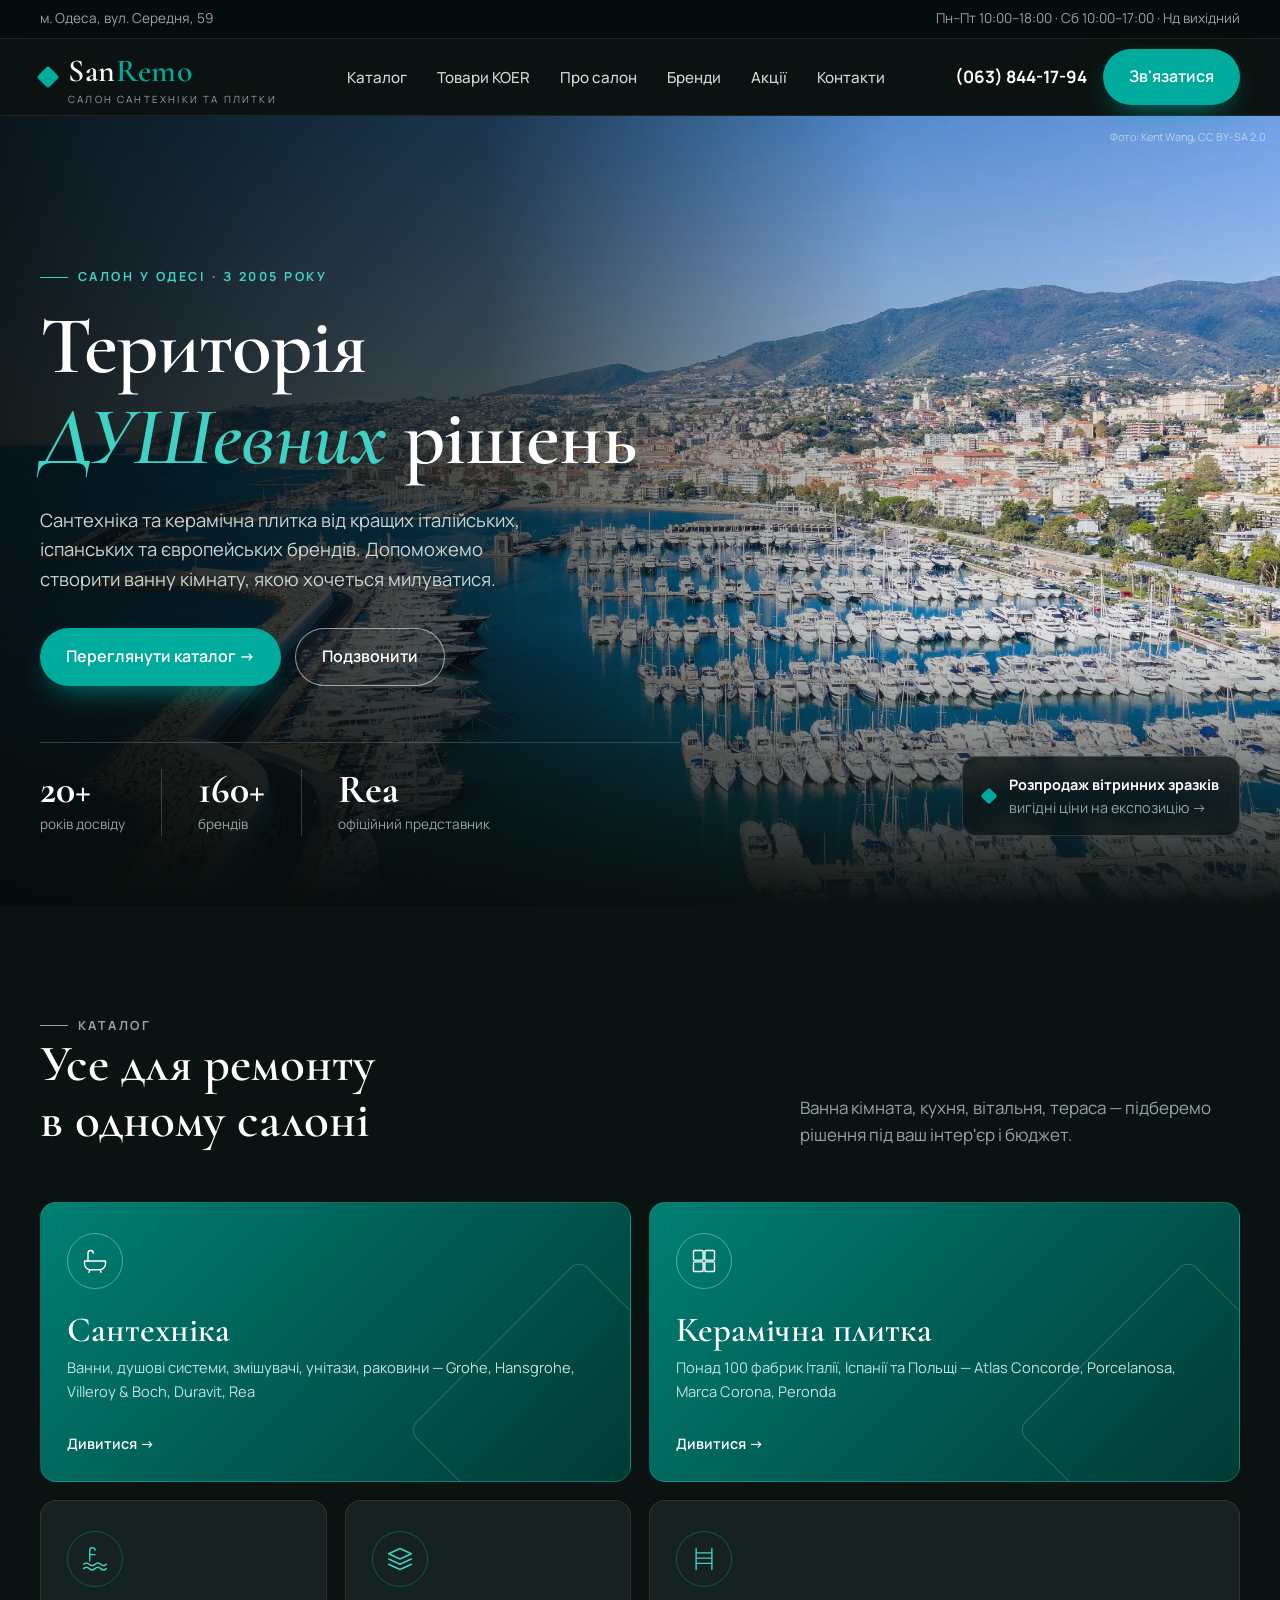
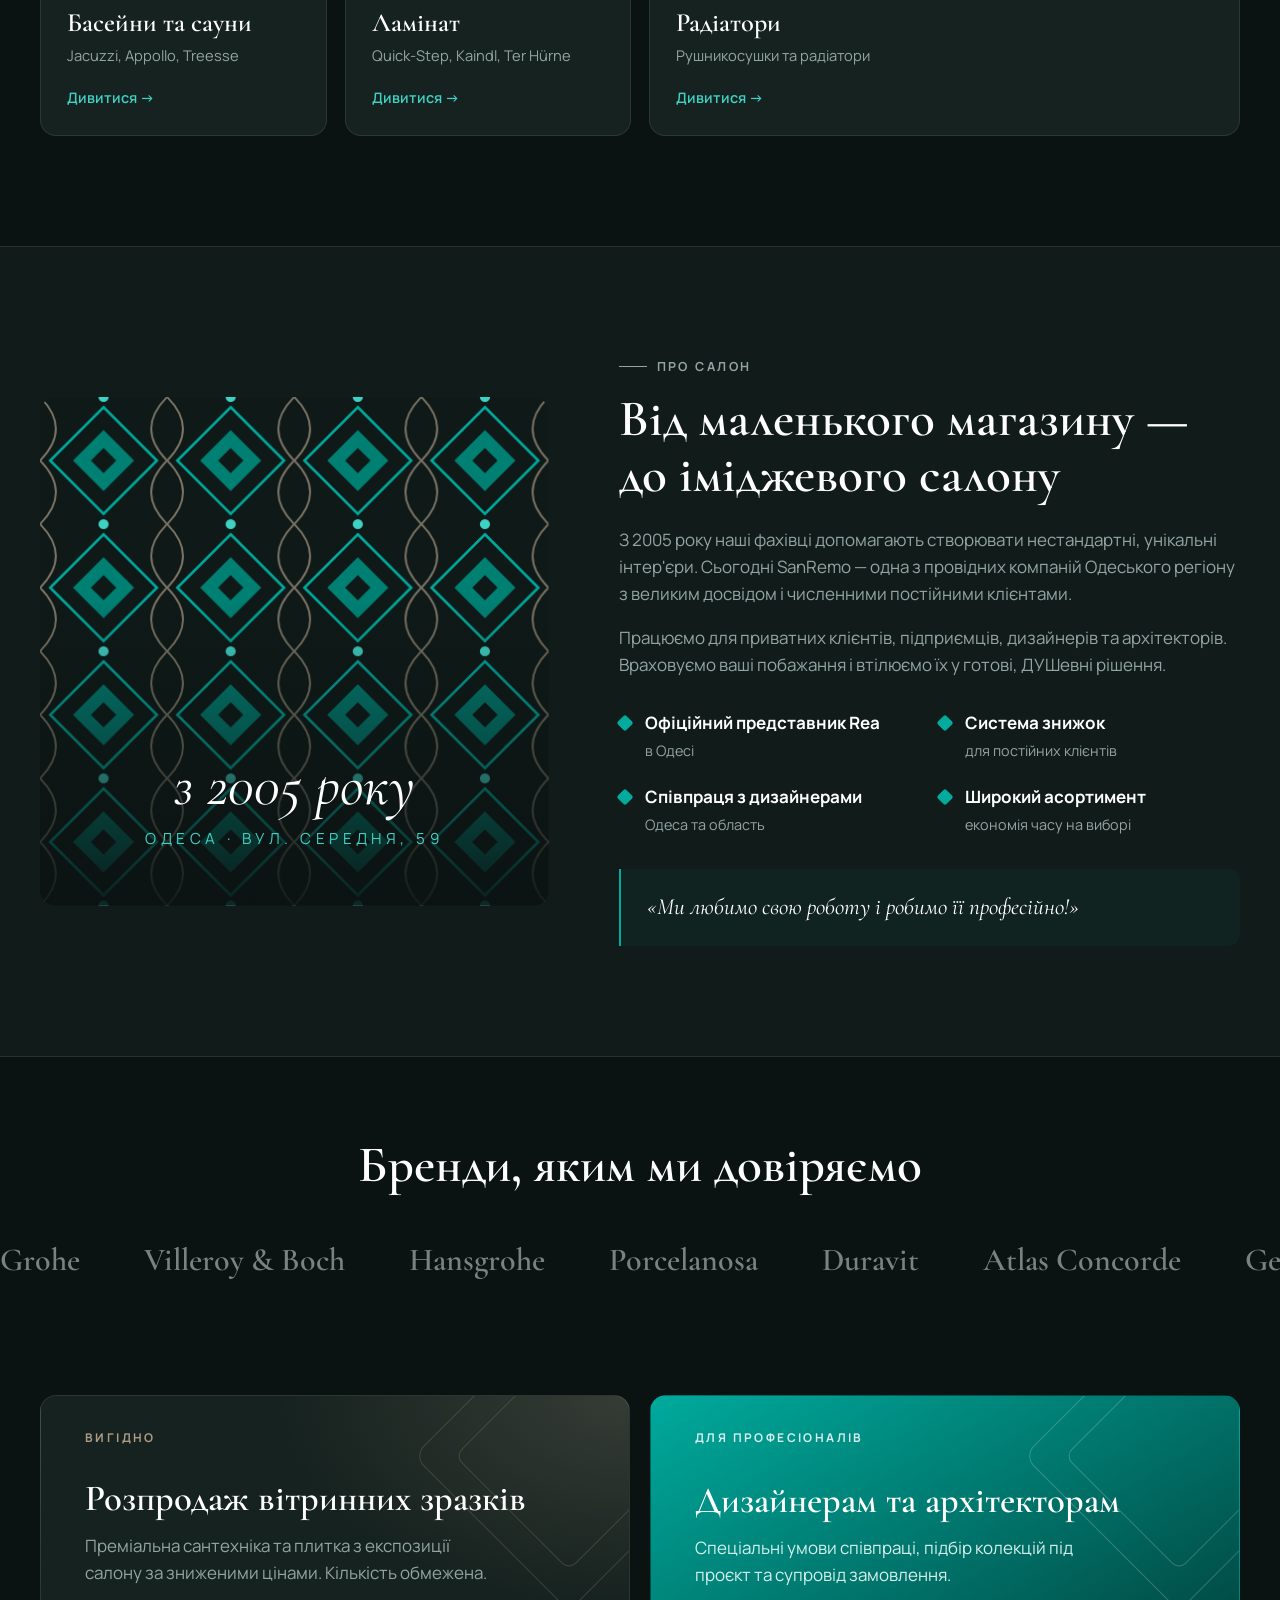
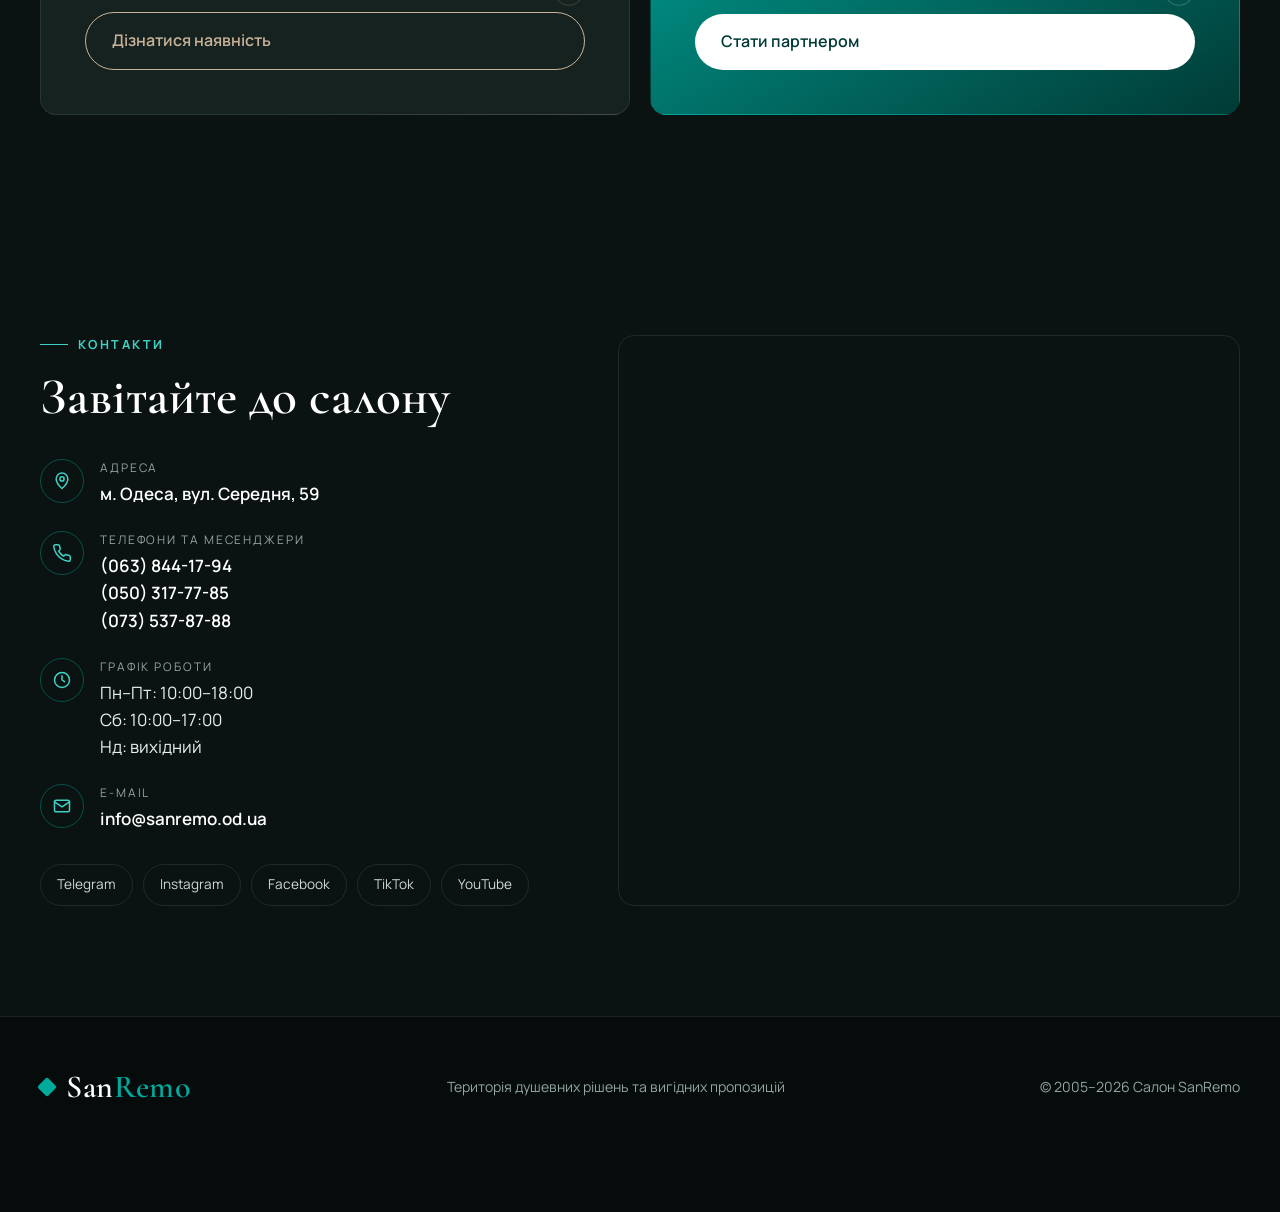
==== commit 5785fa74: "Прибрати розділ «Двері», оновити графік роботи - Видалено категорію «Двері» (Liberta, Rodos) на голо" ====
--- a/index.html
+++ b/index.html
@@ -5,20 +5,20 @@
 <meta name="robots" content="noindex,nofollow">
 <meta name="viewport" content="width=device-width, initial-scale=1">
 <title>SanRemo — салон сантехніки та плитки в Одесі</title>
-<meta name="description" content="Салон SanRemo в Одесі: сантехніка, керамічна плитка, ламінат, двері, радіатори від кращих світових брендів. Вул. Середня, 59. З 2005 року.">
+<meta name="description" content="Салон SanRemo в Одесі: сантехніка, керамічна плитка, ламінат, радіатори від кращих світових брендів. Вул. Середня, 59. З 2005 року.">
 <meta name="theme-color" content="#0b1312">
 <link rel="preconnect" href="https://fonts.googleapis.com">
 <link rel="preconnect" href="https://fonts.gstatic.com" crossorigin>
 <link href="https://fonts.googleapis.com/css2?family=Cormorant+Garamond:ital,wght@0,500;0,600;1,500&family=Manrope:wght@400;500;600;700&display=swap" rel="stylesheet">
 <link rel="preload" as="image" href="assets/hero-portosole.webp">
-<link rel="stylesheet" href="assets/site.css?v=2">
+<link rel="stylesheet" href="assets/site.css?v=3">
 </head>
 <body>
 
 <div class="topbar">
   <div class="container">
     <span>м. Одеса, вул. Середня, 59</span>
-    <span class="hours">Пн–Пт 10:00–19:00 · Сб–Нд 10:00–17:00</span>
+    <span class="hours">Пн–Пт 10:00–18:00 · Сб 10:00–17:00 · Нд вихідний</span>
   </div>
 </div>
 
@@ -105,11 +105,7 @@
         <div class="ico"><svg viewBox="0 0 32 32"><path d="M3 10l13-6 13 6-13 6z"/><path d="M3 16l13 6 13-6"/><path d="M3 22l13 6 13-6"/></svg></div>
         <h3>Ламінат</h3><p>Quick-Step, Kaindl, Ter Hürne</p><span class="arrow">Дивитися →</span>
       </a>
-      <a href="#" class="cat reveal">
-        <div class="ico"><svg viewBox="0 0 32 32"><rect x="7" y="3" width="18" height="26" rx="1"/><circle cx="21" cy="16" r="1.2"/></svg></div>
-        <h3>Двері</h3><p>Міжкімнатні двері Liberta, Rodos</p><span class="arrow">Дивитися →</span>
-      </a>
-      <a href="#" class="cat reveal">
+      <a href="#" class="cat wide reveal">
         <div class="ico"><svg viewBox="0 0 32 32"><path d="M7 4v24M25 4v24M7 9h18M7 15h18M7 21h18"/></svg></div>
         <h3>Радіатори</h3><p>Рушникосушки та радіатори</p><span class="arrow">Дивитися →</span>
       </a>
@@ -195,7 +191,7 @@
             <a href="tel:+380503177785">(050) 317-77-85</a><br>
             <a href="tel:+380735378788">(073) 537-87-88</a></div></li>
         <li><span class="c-ico"><svg viewBox="0 0 24 24"><circle cx="12" cy="12" r="9"/><path d="M12 7v5l3 2"/></svg></span>
-          <div><span class="lbl">Графік роботи</span>Пн–Пт: 10:00–19:00<br>Сб–Нд: 10:00–17:00</div></li>
+          <div><span class="lbl">Графік роботи</span>Пн–Пт: 10:00–18:00<br>Сб: 10:00–17:00<br>Нд: вихідний</div></li>
         <li><span class="c-ico"><svg viewBox="0 0 24 24"><rect x="3" y="5" width="18" height="14" rx="2"/><path d="M3 7l9 6 9-6"/></svg></span>
           <div><span class="lbl">E-mail</span><a href="mailto:info@sanremo.od.ua">info@sanremo.od.ua</a></div></li>
       </ul>
--- a/assets/site.css
+++ b/assets/site.css
@@ -97,6 +97,7 @@
 .cat.big .ico{border-color:rgba(255,255,255,.35)}
 .cat.big .ico svg{stroke:#fff}
 .cat.big .arrow{color:#fff}
+.cat.wide{grid-column:span 2}
 
 /* Про салон */
 .about{background:var(--black-2);border-block:1px solid var(--line)}
@@ -187,7 +188,7 @@
   .hero-facts b{font-size:1.8rem}
   .hero-facts span{font-size:.75rem;display:block;line-height:1.3;margin-top:4px}
   .cats{grid-template-columns:1fr}
-  .cat.big{grid-column:auto}
+  .cat.big,.cat.wide{grid-column:auto}
   .perks{grid-template-columns:1fr}
   .offer{padding:32px}
   .offer .tag{left:32px}
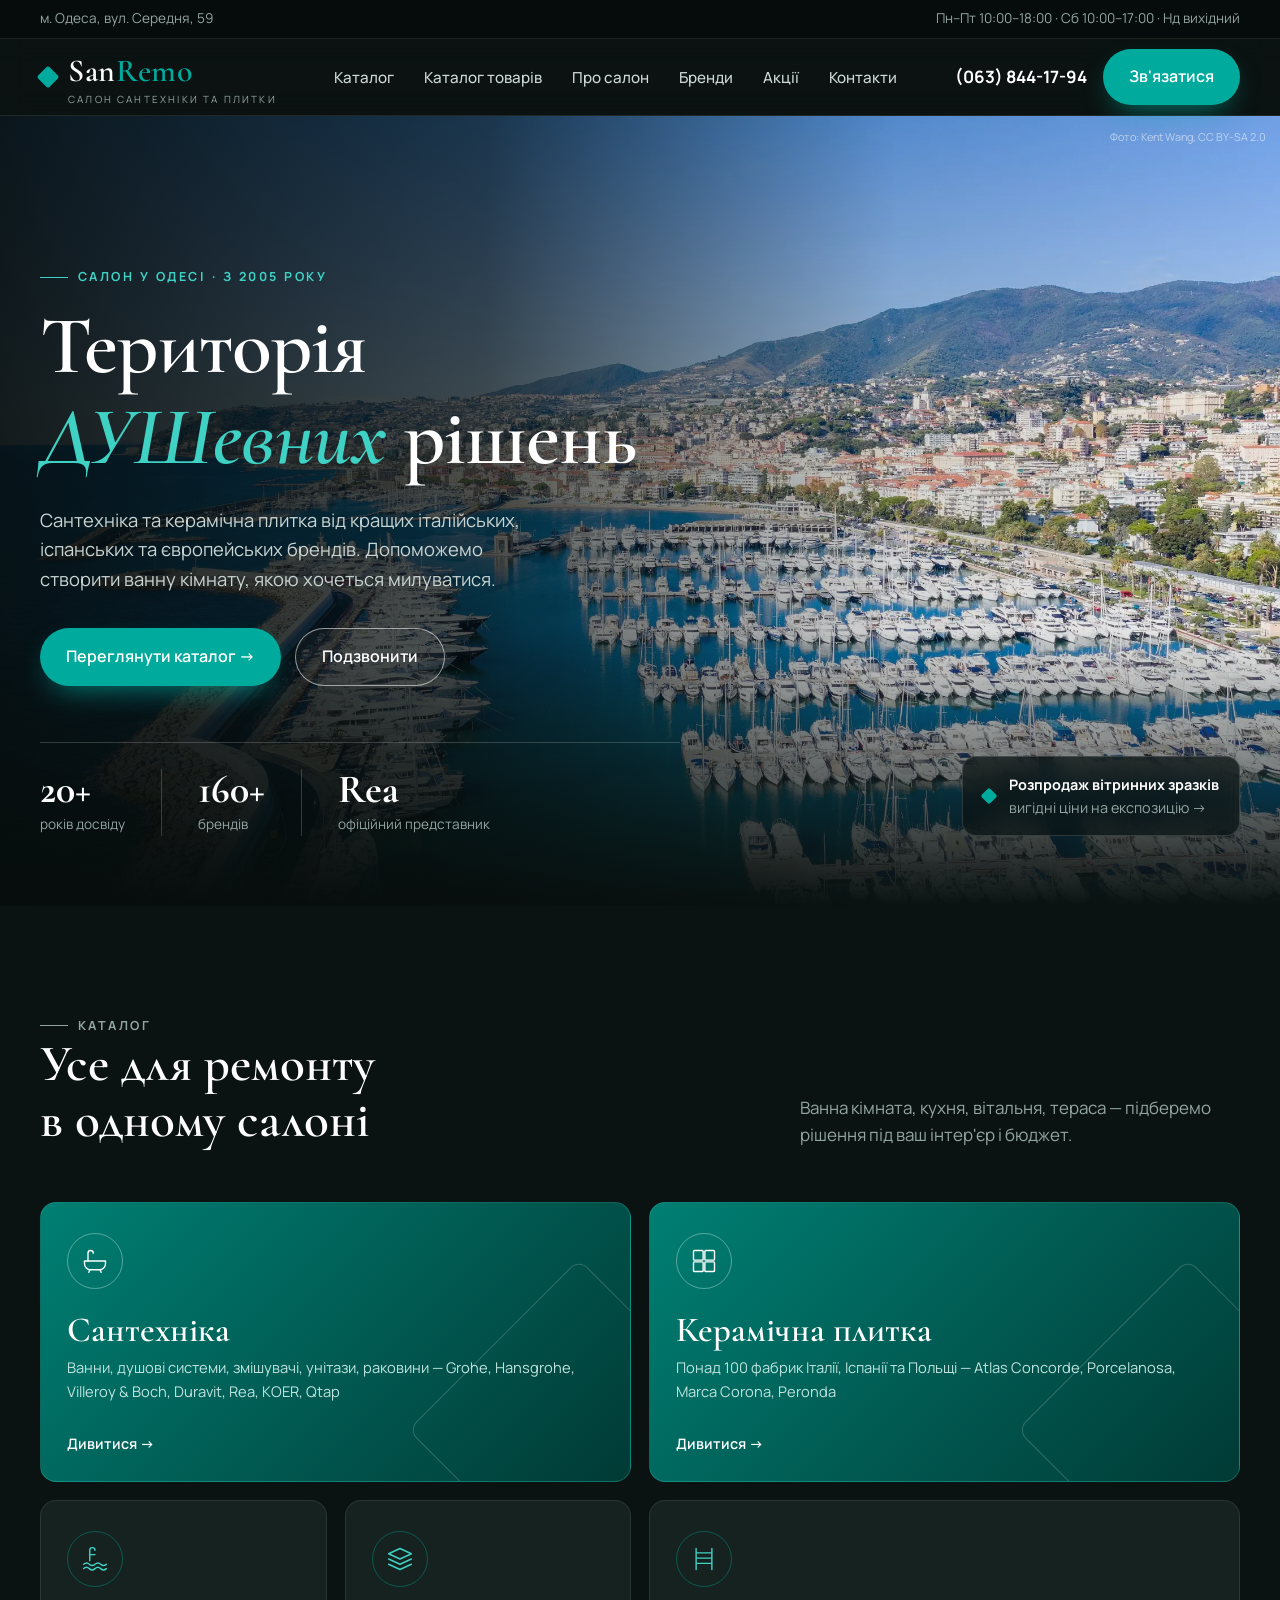
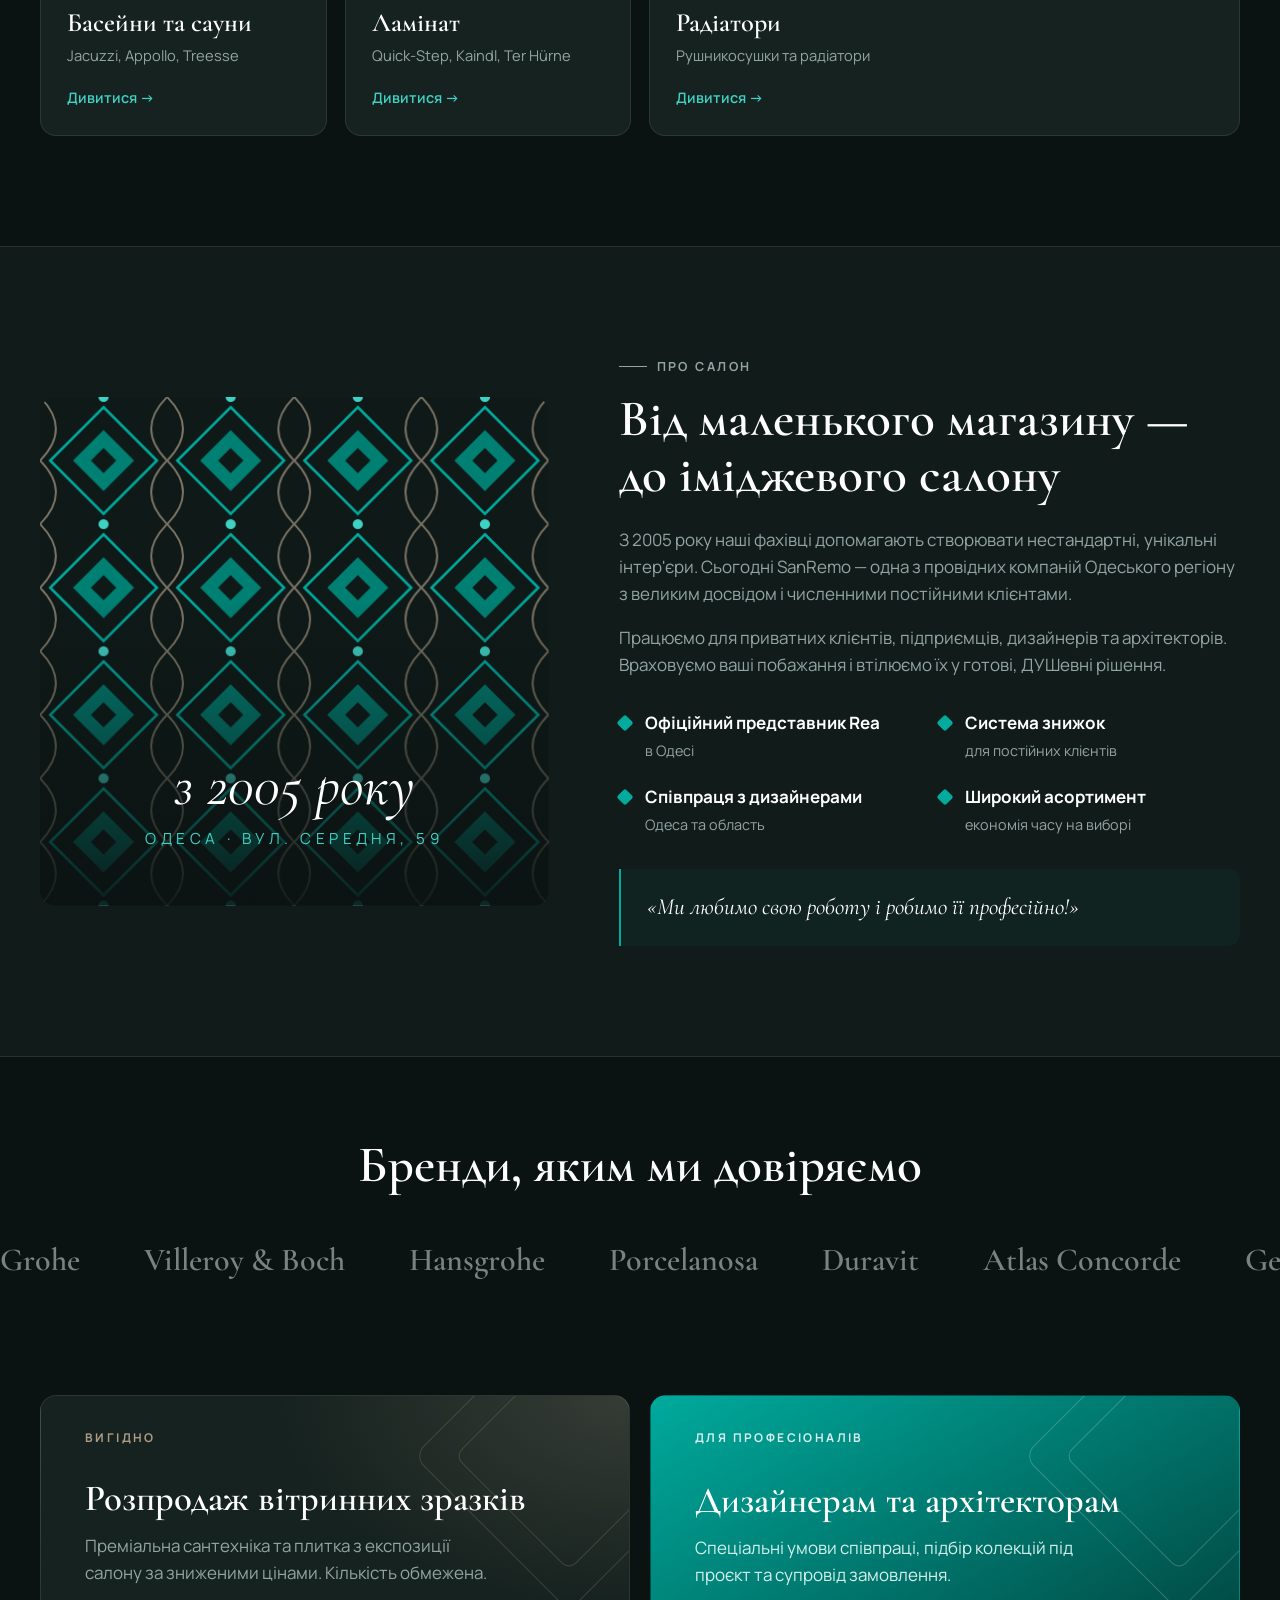
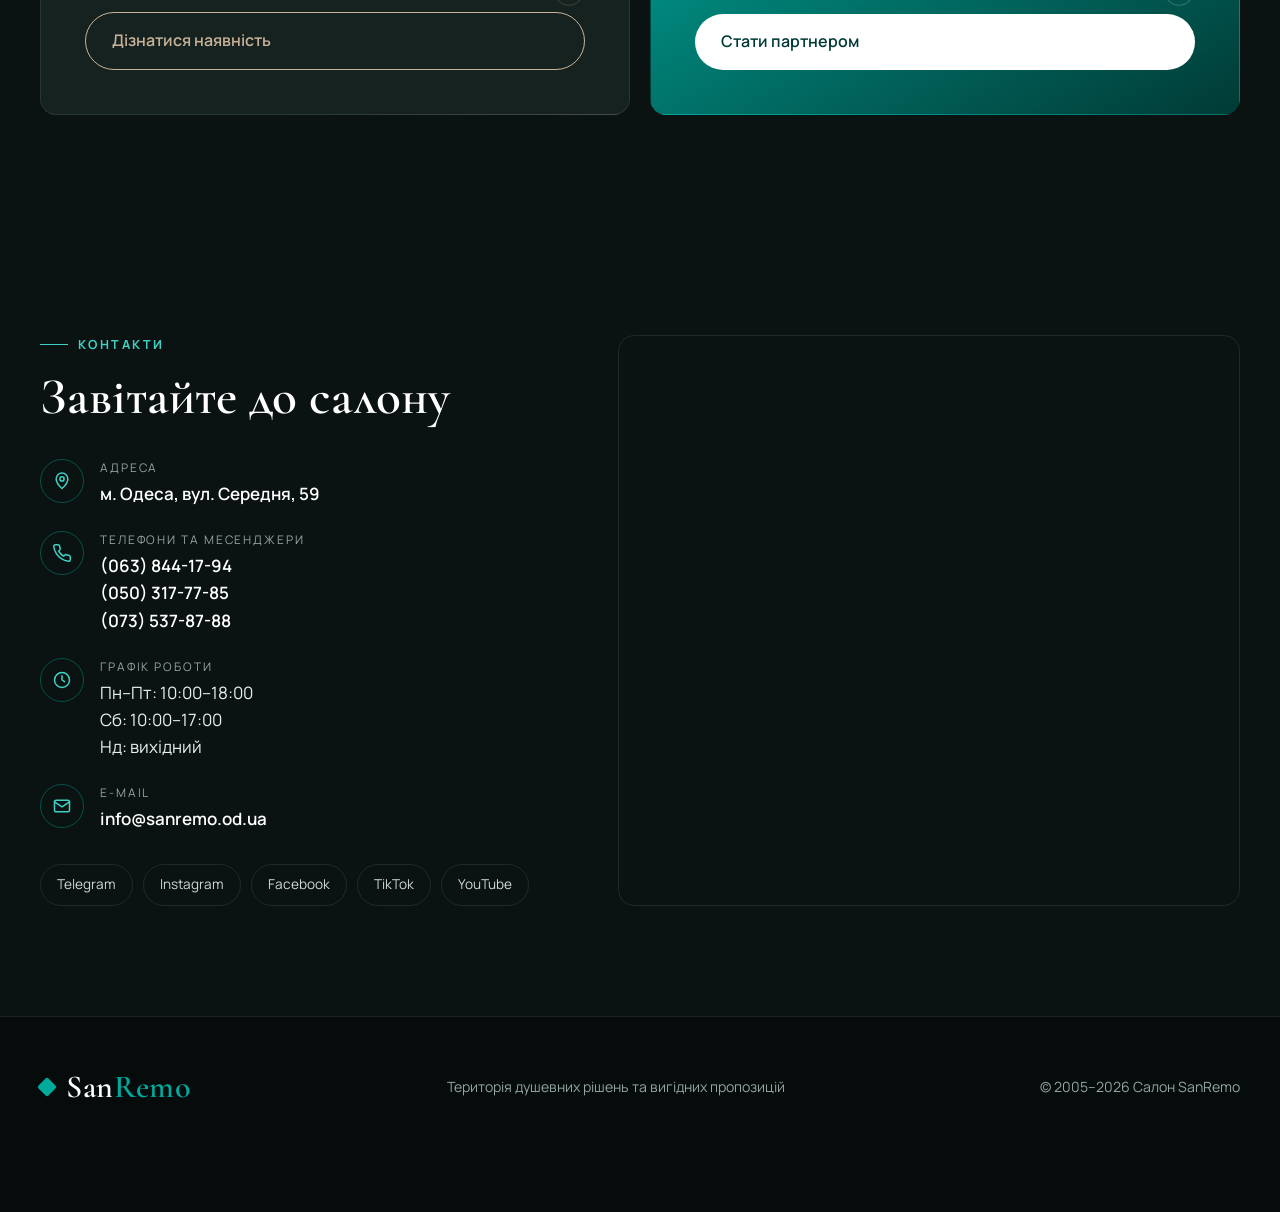
==== commit 1557573c: "Каталог Qtap з вивантаження Sandi - data/qtap.json: 1575 товарів Qtap (1188 в наявності) з фото, опи" ====
--- a/index.html
+++ b/index.html
@@ -34,7 +34,7 @@
     <nav class="main" id="nav">
       <ul>
         <li><a href="#catalog">Каталог</a></li>
-        <li><a href="catalog.html">Товари KOER</a></li>
+        <li><a href="catalog.html">Каталог товарів</a></li>
         <li><a href="#about">Про салон</a></li>
         <li><a href="#brands">Бренди</a></li>
         <li><a href="#offers">Акції</a></li>
@@ -88,7 +88,7 @@
       <a href="catalog.html" class="cat big reveal">
         <div class="ico"><svg viewBox="0 0 32 32"><path d="M4 16h24v3a7 7 0 0 1-7 7H11a7 7 0 0 1-7-7z"/><path d="M8 16V7a3 3 0 0 1 6 0"/><path d="M10 26l-1 3M22 26l1 3"/></svg></div>
         <h3>Сантехніка</h3>
-        <p>Ванни, душові системи, змішувачі, унітази, раковини — Grohe, Hansgrohe, Villeroy&nbsp;&amp;&nbsp;Boch, Duravit, Rea</p>
+        <p>Ванни, душові системи, змішувачі, унітази, раковини — Grohe, Hansgrohe, Villeroy&nbsp;&amp;&nbsp;Boch, Duravit, Rea, KOER, Qtap</p>
         <span class="arrow">Дивитися →</span>
       </a>
       <a href="#" class="cat big reveal">
